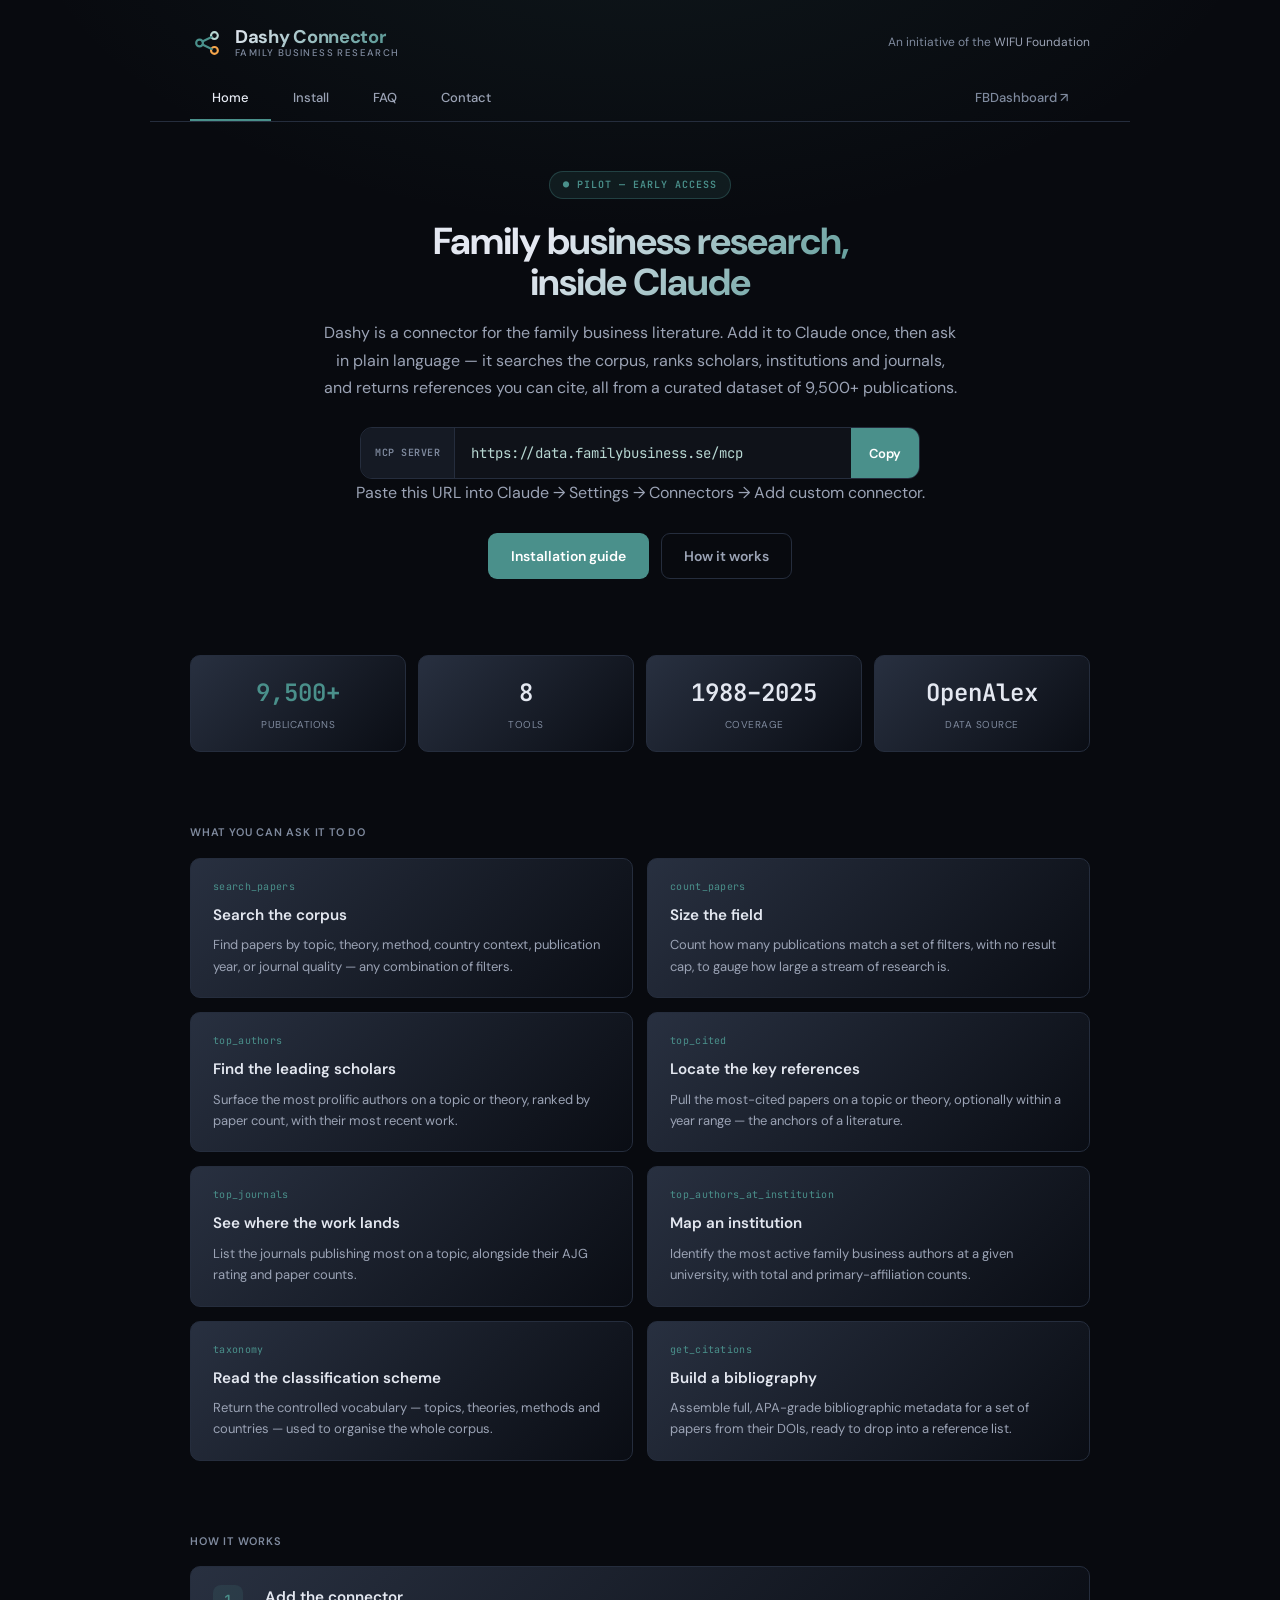
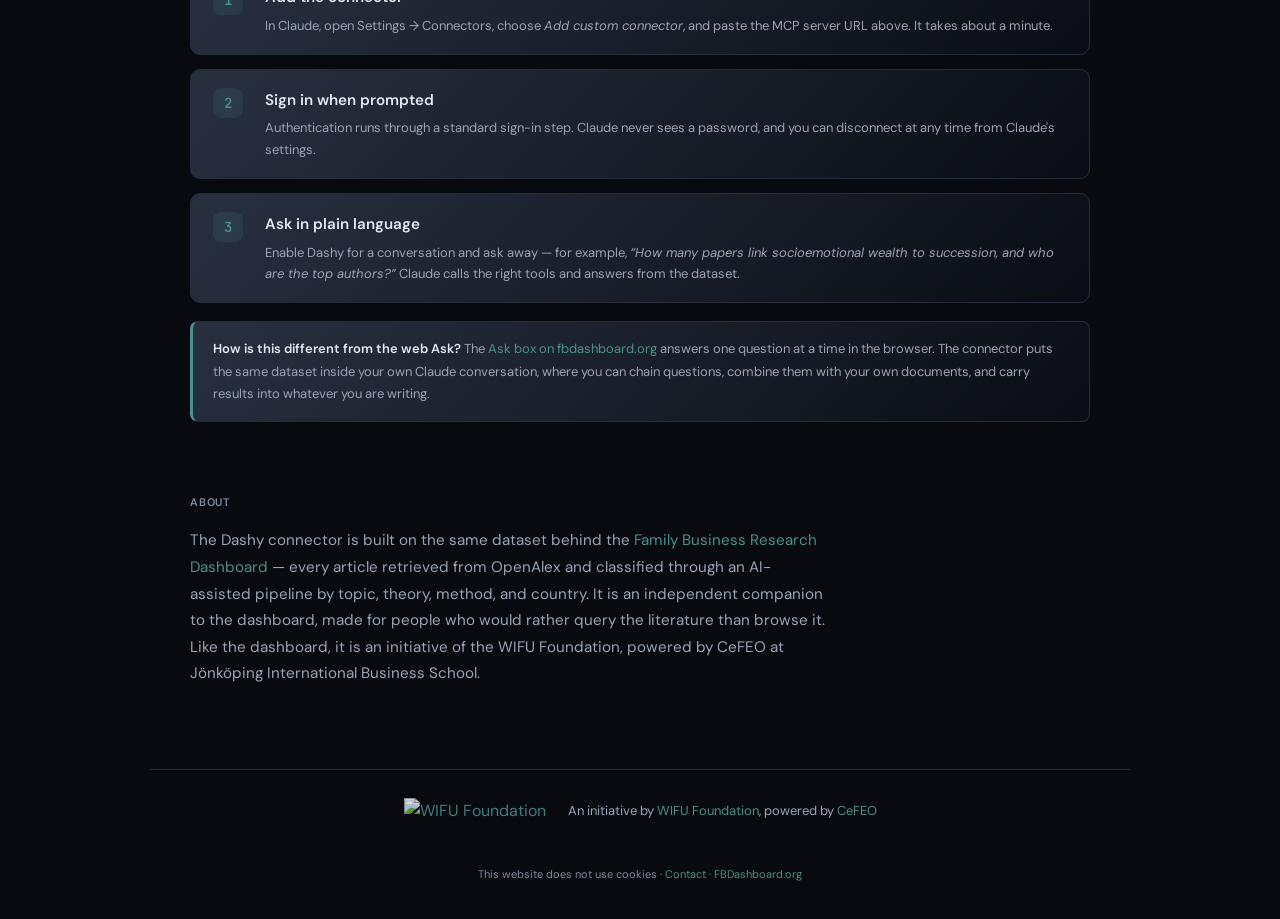
==== index.html @ 0156836a "Dashy connector site — initial pilot" ====
<!DOCTYPE html>
<html lang="en">
<head>
<meta charset="UTF-8">
<meta name="viewport" content="width=device-width, initial-scale=1.0">
<link rel="icon" type="image/svg+xml" href="favicon.svg">
<title>Dashy Connector | Family business research, inside Claude</title>
<meta name="description" content="The Dashy connector brings four decades of family business research into Claude and other MCP clients. Search the corpus, rank scholars and journals, and pull ready-to-cite references — without leaving your chat.">
<meta property="og:title" content="Dashy Connector | Family business research, inside Claude">
<meta property="og:description" content="Query 9,500+ family business publications from inside Claude via the Model Context Protocol.">
<meta property="og:type" content="website">
<link rel="stylesheet" href="styles.css">
</head>
<body>
<a href="#main" class="skip-link">Skip to main content</a>

<header class="hdr">
  <a class="brand" href="index.html" aria-label="Dashy Connector home">
    <svg class="mark" viewBox="0 0 32 32" aria-hidden="true">
      <circle cx="9" cy="16" r="3.2" fill="none" stroke="#4A908B" stroke-width="2"/>
      <circle cx="23" cy="9" r="3.2" fill="none" stroke="#B7D7D2" stroke-width="2"/>
      <circle cx="23" cy="23" r="3.2" fill="none" stroke="#f5a54b" stroke-width="2"/>
      <path d="M11.7 14.6 20.3 10.4M11.7 17.4 20.3 21.6" stroke="#4A908B" stroke-width="2" stroke-linecap="round"/>
    </svg>
    <span class="wordmark">
      <span class="wm-name">Dashy Connector</span>
      <span class="wm-sub">Family Business Research</span>
    </span>
  </a>
  <div class="hdr-right">An initiative of the <a href="https://www.wifu.de/en/wifu-foundation/">WIFU&nbsp;Foundation</a></div>
</header>

<nav class="nav" aria-label="Main navigation">
  <a href="index.html" aria-current="page">Home</a>
  <a href="install.html">Install</a>
  <a href="faq.html">FAQ</a>
  <a href="contact.html">Contact</a>
  <a class="nav-ext" href="https://fbdashboard.org" target="_blank" rel="noopener">FBDashboard&nbsp;↗</a>
</nav>

<main id="main">

  <section class="hero">
    <span class="eyebrow"><span aria-hidden="true">●</span> Pilot — early access</span>
    <h1>Family business research, inside Claude</h1>
    <p>Dashy is a connector for the family business literature. Add it to Claude once, then ask in plain language — it searches the corpus, ranks scholars, institutions and journals, and returns references you can cite, all from a curated dataset of 9,500+ publications.</p>

    <div class="endpoint">
      <span class="ep-label">MCP&nbsp;Server</span>
      <code id="mcp-url">https://data.familybusiness.se/mcp</code>
      <button class="copy" data-copy="#mcp-url" data-label="Copy">Copy</button>
    </div>
    <p class="endpoint-note">Paste this URL into Claude → Settings → Connectors → Add custom connector.</p>

    <div class="btn-row">
      <a class="btn btn-primary" href="install.html">Installation guide</a>
      <a class="btn btn-ghost" href="faq.html">How it works</a>
    </div>
  </section>

  <section class="section" aria-label="At a glance">
    <div class="kpis">
      <div class="kpi"><div class="v ac">9,500+</div><div class="l">Publications</div></div>
      <div class="kpi"><div class="v">8</div><div class="l">Tools</div></div>
      <div class="kpi"><div class="v">1988–2025</div><div class="l">Coverage</div></div>
      <div class="kpi"><div class="v">OpenAlex</div><div class="l">Data source</div></div>
    </div>
  </section>

  <section class="section">
    <div class="section-label">What you can ask it to do</div>
    <div class="caps">
      <div class="cap">
        <div class="cap-tool">search_papers</div>
        <h3>Search the corpus</h3>
        <p>Find papers by topic, theory, method, country context, publication year, or journal quality — any combination of filters.</p>
      </div>
      <div class="cap">
        <div class="cap-tool">count_papers</div>
        <h3>Size the field</h3>
        <p>Count how many publications match a set of filters, with no result cap, to gauge how large a stream of research is.</p>
      </div>
      <div class="cap">
        <div class="cap-tool">top_authors</div>
        <h3>Find the leading scholars</h3>
        <p>Surface the most prolific authors on a topic or theory, ranked by paper count, with their most recent work.</p>
      </div>
      <div class="cap">
        <div class="cap-tool">top_cited</div>
        <h3>Locate the key references</h3>
        <p>Pull the most-cited papers on a topic or theory, optionally within a year range — the anchors of a literature.</p>
      </div>
      <div class="cap">
        <div class="cap-tool">top_journals</div>
        <h3>See where the work lands</h3>
        <p>List the journals publishing most on a topic, alongside their AJG rating and paper counts.</p>
      </div>
      <div class="cap">
        <div class="cap-tool">top_authors_at_institution</div>
        <h3>Map an institution</h3>
        <p>Identify the most active family business authors at a given university, with total and primary-affiliation counts.</p>
      </div>
      <div class="cap">
        <div class="cap-tool">taxonomy</div>
        <h3>Read the classification scheme</h3>
        <p>Return the controlled vocabulary — topics, theories, methods and countries — used to organise the whole corpus.</p>
      </div>
      <div class="cap">
        <div class="cap-tool">get_citations</div>
        <h3>Build a bibliography</h3>
        <p>Assemble full, APA-grade bibliographic metadata for a set of papers from their DOIs, ready to drop into a reference list.</p>
      </div>
    </div>
  </section>

  <section class="section">
    <div class="section-label">How it works</div>
    <div class="steps">
      <div class="step">
        <div class="num"></div>
        <div class="body">
          <h3>Add the connector</h3>
          <p>In Claude, open Settings → Connectors, choose <em>Add custom connector</em>, and paste the MCP server URL above. It takes about a minute.</p>
        </div>
      </div>
      <div class="step">
        <div class="num"></div>
        <div class="body">
          <h3>Sign in when prompted</h3>
          <p>Authentication runs through a standard sign-in step. Claude never sees a password, and you can disconnect at any time from Claude's settings.</p>
        </div>
      </div>
      <div class="step">
        <div class="num"></div>
        <div class="body">
          <h3>Ask in plain language</h3>
          <p>Enable Dashy for a conversation and ask away — for example, <em>“How many papers link socioemotional wealth to succession, and who are the top authors?”</em> Claude calls the right tools and answers from the dataset.</p>
        </div>
      </div>
    </div>
    <div class="callout">
      <p><strong>How is this different from the web Ask?</strong> The <a href="https://fbdashboard.org/ask.html" target="_blank" rel="noopener">Ask box on fbdashboard.org</a> answers one question at a time in the browser. The connector puts the same dataset inside your own Claude conversation, where you can chain questions, combine them with your own documents, and carry results into whatever you are writing.</p>
    </div>
  </section>

  <section class="section">
    <div class="section-label">About</div>
    <p class="lead">The Dashy connector is built on the same dataset behind the <a href="https://fbdashboard.org" target="_blank" rel="noopener">Family Business Research Dashboard</a> — every article retrieved from OpenAlex and classified through an AI-assisted pipeline by topic, theory, method, and country. It is an independent companion to the dashboard, made for people who would rather query the literature than browse it. Like the dashboard, it is an initiative of the WIFU Foundation, powered by CeFEO at Jönköping International Business School.</p>
  </section>

</main>

<footer class="brand-footer">
  <a href="https://www.wifu.de/en/wifu-foundation/" aria-label="WIFU Foundation"><img src="https://fbdashboard.org/logo2.png" alt="WIFU Foundation"></a>
  <div class="bf-text">An initiative by <a href="https://www.wifu.de/en/wifu-foundation/">WIFU Foundation</a>, powered by <a href="https://ju.se/center/cefeo">CeFEO</a></div>
</footer>
<div class="foot-meta">This website does not use cookies · <a href="contact.html">Contact</a> · <a href="https://fbdashboard.org" target="_blank" rel="noopener">FBDashboard.org</a></div>

<script src="app.js"></script>
</body>
</html>
---- styles.css ----
/* ============================================================
   Dashy Connector — shared stylesheet
   Inherits the FBDashboard visual identity (tokens + fonts),
   adds components specific to a connector landing site.
   Independent site: self-contained, no fbdashboard CSS import.
   ============================================================ */
@import url('https://fonts.googleapis.com/css2?family=DM+Sans:wght@300;400;500;600;700&family=JetBrains+Mono:wght@400;500;600&display=swap');

:root{
  --bg:#080a0f;--s1:#0f1219;--s2:#151a24;--s3:#1c2230;--bdr:#252d3d;
  --tx:#e4e8f1;--txd:#9ba3b5;--txm:#7f8a9e;
  --ac:#4A908B;--ac2:#B7D7D2;--ac3:#f5a54b;--ac4:#e66b8c;--ac5:#b47cf8;
  --focus-ring:#4A908B;
  --grad-card:linear-gradient(135deg,#283040 0%,#0a0d14 100%);
  --grad-card-hover:linear-gradient(135deg,#323b4f 0%,#11151f 100%);
  --maxw:980px;
}

*{margin:0;padding:0;box-sizing:border-box}
html{scroll-behavior:smooth}
body{background:var(--bg);color:var(--tx);font-family:'DM Sans',sans-serif;min-height:100vh;line-height:1.6;
  background-image:radial-gradient(900px 500px at 50% -120px,rgba(74,144,139,.10),transparent 70%)}

a{color:var(--ac);text-decoration:none}
a:hover{text-decoration:underline;text-underline-offset:2px}

/* A11y */
.skip-link{position:absolute;top:-100%;left:0;padding:8px 16px;background:var(--ac);color:#fff;font-size:.875rem;font-weight:600;z-index:10000;border-radius:0 0 4px 0;text-decoration:none}
.skip-link:focus{top:0}
*:focus-visible{outline:2px solid var(--focus-ring);outline-offset:2px;border-radius:2px}
.sr-only{position:absolute;width:1px;height:1px;padding:0;margin:-1px;overflow:hidden;clip:rect(0,0,0,0);white-space:nowrap;border:0}
@media(prefers-reduced-motion:reduce){*{transition:none!important;animation:none!important}html{scroll-behavior:auto}}

/* ---------- Header ---------- */
.hdr{padding:26px 40px 0;display:flex;align-items:center;justify-content:space-between;gap:16px;
  max-width:var(--maxw);margin:0 auto}
.brand{display:flex;align-items:center;gap:11px;text-decoration:none}
.brand:hover{text-decoration:none}
.brand .mark{width:34px;height:34px;flex:0 0 auto}
.brand .wordmark{display:flex;flex-direction:column;line-height:1.05}
.brand .wm-name{font-size:1.15rem;font-weight:700;letter-spacing:-.3px;
  background:linear-gradient(135deg,var(--tx),var(--ac));-webkit-background-clip:text;background-clip:text;-webkit-text-fill-color:transparent}
.brand .wm-sub{font-size:.6rem;font-weight:500;letter-spacing:1.4px;text-transform:uppercase;color:var(--txm)}
.hdr-right{font-size:.75rem;color:var(--txm)}
.hdr-right a{color:var(--txd)}

/* ---------- Nav ---------- */
.nav{display:flex;flex-wrap:wrap;gap:0;margin:18px auto 0;max-width:var(--maxw);padding:0 40px;border-bottom:1px solid var(--bdr)}
.nav a{padding:10px 22px;font-size:.8125rem;font-weight:500;color:var(--txd);border-bottom:2px solid transparent;transition:.2s;text-decoration:none}
.nav a:hover{color:var(--tx);text-decoration:none}
.nav a[aria-current="page"]{color:var(--tx);border-bottom-color:var(--ac)}
.nav .nav-ext{margin-left:auto;color:var(--txm)}
.nav .nav-ext:hover{color:var(--ac)}

/* ---------- Layout ---------- */
main{max-width:var(--maxw);margin:0 auto;padding:0 40px}
.section{padding:36px 0}
.section-label{font-size:.6875rem;font-weight:600;color:var(--txm);letter-spacing:.8px;text-transform:uppercase;margin-bottom:16px}
.lead{font-size:.95rem;color:var(--txd);max-width:64ch;line-height:1.75}
h2.h{font-size:1.25rem;font-weight:700;letter-spacing:-.3px;margin-bottom:10px}
h3.h{font-size:1rem;font-weight:600;margin-bottom:6px}

/* ---------- Hero ---------- */
.hero{padding:48px 0 34px;text-align:center}
.hero .eyebrow{display:inline-flex;align-items:center;gap:7px;font-family:'JetBrains Mono',monospace;font-size:.625rem;font-weight:600;letter-spacing:1px;text-transform:uppercase;color:var(--ac);
  background:rgba(74,144,139,.12);border:1px solid rgba(74,144,139,.32);border-radius:20px;padding:5px 13px;margin-bottom:22px}
.hero h1{font-size:2.35rem;font-weight:700;letter-spacing:-1px;line-height:1.1;margin:0 auto 16px;max-width:18ch;
  background:linear-gradient(135deg,var(--tx) 30%,var(--ac));-webkit-background-clip:text;background-clip:text;-webkit-text-fill-color:transparent}
.hero p{font-size:1rem;color:var(--txd);max-width:58ch;margin:0 auto 26px;line-height:1.7}

/* ---------- Endpoint chip (signature element) ---------- */
.endpoint{display:flex;align-items:stretch;gap:0;max-width:560px;margin:0 auto;
  background:var(--s1);border:1px solid var(--bdr);border-radius:12px;overflow:hidden;transition:border-color .2s}
.endpoint:focus-within{border-color:var(--ac)}
.endpoint .ep-label{display:flex;align-items:center;padding:0 14px;font-family:'JetBrains Mono',monospace;font-size:.625rem;font-weight:600;letter-spacing:.5px;text-transform:uppercase;color:var(--txm);background:var(--s2);border-right:1px solid var(--bdr)}
.endpoint code{flex:1;display:flex;align-items:center;padding:14px 16px;font-family:'JetBrains Mono',monospace;font-size:.875rem;color:var(--ac2);overflow:auto;white-space:nowrap}
.endpoint .copy{flex:0 0 auto;background:var(--ac);color:#fff;border:none;padding:0 18px;font-family:'DM Sans',sans-serif;font-size:.8125rem;font-weight:600;cursor:pointer;transition:.15s}
.endpoint .copy:hover{background:#5da39e}
.endpoint .copy.done{background:var(--s3);color:var(--ac2)}
.endpoint-note{font-size:.6875rem;color:var(--txm);margin-top:10px;text-align:center}

/* ---------- Buttons ---------- */
.btn-row{display:flex;gap:12px;justify-content:center;flex-wrap:wrap;margin-top:26px}
.btn{display:inline-flex;align-items:center;gap:8px;padding:11px 22px;border-radius:9px;font-size:.875rem;font-weight:600;cursor:pointer;transition:.15s;text-decoration:none;border:1px solid transparent}
.btn:hover{text-decoration:none}
.btn-primary{background:var(--ac);color:#fff}
.btn-primary:hover{background:#5da39e}
.btn-ghost{background:transparent;color:var(--txd);border-color:var(--bdr)}
.btn-ghost:hover{border-color:var(--ac);color:var(--tx)}

/* ---------- KPI strip ---------- */
.kpis{display:grid;grid-template-columns:repeat(4,1fr);gap:12px;margin-top:6px}
.kpi{background:var(--grad-card);border:1px solid var(--bdr);border-radius:10px;padding:18px 16px;text-align:center}
.kpi .v{font-family:'JetBrains Mono',monospace;font-size:1.5rem;font-weight:600;color:var(--tx)}
.kpi .v.ac{color:var(--ac)}
.kpi .l{font-size:.625rem;color:var(--txm);margin-top:5px;letter-spacing:.5px;text-transform:uppercase}

/* ---------- Capability grid ---------- */
.caps{display:grid;grid-template-columns:repeat(2,1fr);gap:14px}
.cap{background:var(--grad-card);border:1px solid var(--bdr);border-radius:10px;padding:20px 22px;transition:border-color .2s,background .2s}
.cap:hover{border-color:var(--ac);background:var(--grad-card-hover)}
.cap .cap-tool{font-family:'JetBrains Mono',monospace;font-size:.625rem;color:var(--ac);letter-spacing:.3px;margin-bottom:8px}
.cap h3{font-size:.95rem;font-weight:600;color:var(--tx);margin-bottom:7px}
.cap p{font-size:.8125rem;color:var(--txd);line-height:1.65}

/* ---------- Steps (numbered sequence) ---------- */
.steps{display:flex;flex-direction:column;gap:14px;counter-reset:step}
.step{display:grid;grid-template-columns:36px 1fr;gap:16px;align-items:start;
  background:var(--grad-card);border:1px solid var(--bdr);border-radius:10px;padding:18px 22px}
.step .num{counter-increment:step;width:30px;height:30px;border-radius:8px;background:rgba(74,144,139,.15);
  color:var(--ac);font-family:'JetBrains Mono',monospace;font-weight:600;font-size:.875rem;
  display:flex;align-items:center;justify-content:center}
.step .num::before{content:counter(step)}
.step .body h3{font-size:.95rem;font-weight:600;margin-bottom:5px}
.step .body p{font-size:.8125rem;color:var(--txd);line-height:1.65}
.step .body p+p{margin-top:6px}

/* code / kbd inline */
code.inline{font-family:'JetBrains Mono',monospace;font-size:.8em;background:var(--s2);border:1px solid var(--bdr);border-radius:5px;padding:1px 7px;color:var(--ac2)}
.kbd{font-family:'JetBrains Mono',monospace;font-size:.78em;background:var(--s3);border:1px solid var(--bdr);border-radius:5px;padding:2px 8px;color:var(--tx);white-space:nowrap}

/* code block */
.codeblock{position:relative;background:var(--s1);border:1px solid var(--bdr);border-radius:10px;padding:16px 18px;margin-top:12px;overflow:auto}
.codeblock pre{font-family:'JetBrains Mono',monospace;font-size:.8rem;color:var(--ac2);line-height:1.7;white-space:pre}
.codeblock .copy{position:absolute;top:10px;right:10px;background:var(--s3);color:var(--txd);border:1px solid var(--bdr);border-radius:6px;padding:3px 10px;font-size:.6875rem;cursor:pointer;font-family:'DM Sans',sans-serif}
.codeblock .copy:hover{color:var(--tx);border-color:var(--ac)}
.codeblock .copy.done{color:var(--ac2)}

/* callout */
.callout{background:var(--grad-card);border:1px solid var(--bdr);border-left:3px solid var(--ac);border-radius:8px;padding:16px 20px;margin-top:18px}
.callout p{font-size:.8125rem;color:var(--txd);line-height:1.7}
.callout strong{color:var(--tx);font-weight:600}
.callout.warn{border-left-color:var(--ac3)}

/* plan split */
.split{display:grid;grid-template-columns:1fr 1fr;gap:14px;margin-top:8px}
.plan{background:var(--grad-card);border:1px solid var(--bdr);border-radius:10px;padding:20px 22px}
.plan h3{font-size:.95rem;font-weight:600;margin-bottom:4px}
.plan .plan-sub{font-size:.6875rem;color:var(--txm);text-transform:uppercase;letter-spacing:.6px;margin-bottom:12px}
.plan ol{margin-left:18px;font-size:.8125rem;color:var(--txd);line-height:1.85}
.plan ol li{padding-left:3px}

/* ---------- FAQ accordion (native details) ---------- */
.faq{display:flex;flex-direction:column;gap:10px}
.faq details{background:var(--grad-card);border:1px solid var(--bdr);border-radius:10px;overflow:hidden}
.faq details[open]{border-color:var(--ac)}
.faq summary{list-style:none;cursor:pointer;padding:16px 20px;font-size:.9375rem;font-weight:600;color:var(--tx);
  display:flex;align-items:center;justify-content:space-between;gap:12px}
.faq summary::-webkit-details-marker{display:none}
.faq summary .chev{flex:0 0 auto;color:var(--ac);font-size:.8rem;transition:transform .2s}
.faq details[open] summary .chev{transform:rotate(90deg)}
.faq .ans{padding:0 20px 18px;font-size:.8438rem;color:var(--txd);line-height:1.75}
.faq .ans p+p{margin-top:9px}
.faq .ans code.inline{font-size:.82em}

/* ---------- Contact ---------- */
.contact-grid{display:grid;grid-template-columns:1fr 1fr;gap:14px}
.contact-card{background:var(--grad-card);border:1px solid var(--bdr);border-radius:10px;padding:24px}
.contact-card h3{font-size:1rem;font-weight:600;margin-bottom:8px}
.contact-card p{font-size:.8438rem;color:var(--txd);line-height:1.7;margin-bottom:16px}

/* ---------- Footer ---------- */
.brand-footer{max-width:var(--maxw);margin:46px auto 0;padding:28px 40px;border-top:1px solid var(--bdr);
  display:flex;align-items:center;justify-content:center;gap:22px;flex-wrap:wrap;text-align:center}
.brand-footer img{height:48px;width:auto;opacity:.85;transition:opacity .15s}
.brand-footer a:hover img{opacity:1}
.brand-footer .bf-text{font-size:.8125rem;color:var(--txd);line-height:1.5}
.foot-meta{max-width:var(--maxw);margin:0 auto;padding:14px 40px 36px;font-size:.6875rem;color:var(--txm);text-align:center}
.foot-meta a{color:var(--ac)}

/* ---------- Responsive ---------- */
@media(max-width:820px){
  .hdr,.nav,main,.brand-footer,.foot-meta{padding-left:18px;padding-right:18px}
  .hero h1{font-size:1.8rem}
  .kpis{grid-template-columns:repeat(2,1fr)}
  .caps,.split,.contact-grid{grid-template-columns:1fr}
  .endpoint{flex-wrap:wrap}
  .endpoint .ep-label{display:none}
  .endpoint code{flex:1 1 100%;border-bottom:1px solid var(--bdr)}
  .endpoint .copy{flex:1 1 100%;padding:11px}
  .nav{overflow-x:auto;flex-wrap:nowrap}
  .nav .nav-ext{margin-left:0}
}

/* ============================================================
   Contact form — mirrors fbdashboard.org/contact.html
   ============================================================ */
.ct-grid{display:grid;grid-template-columns:1fr 1fr;gap:24px;align-items:start}
.ct-card{background:var(--grad-card);border:1px solid var(--bdr);border-radius:10px;padding:24px}
.ct-card h2{font-size:1rem;font-weight:600;margin-bottom:4px}
.ct-card .ct-sub{font-size:.8125rem;color:var(--txd);margin-bottom:20px;line-height:1.6}
.ct-field{margin-bottom:16px}
.ct-field label{display:block;font-size:.625rem;font-weight:500;color:var(--txm);margin-bottom:5px;letter-spacing:.5px;text-transform:uppercase}
.ct-field input,.ct-field textarea,.ct-field select{width:100%;padding:9px 12px;background:var(--s2);border:1px solid var(--bdr);border-radius:6px;color:var(--tx);font-family:'DM Sans',sans-serif;font-size:.8438rem;outline:none;transition:border-color .2s}
.ct-field input:focus,.ct-field textarea:focus,.ct-field select:focus{border-color:var(--ac)}
.ct-field input::placeholder,.ct-field textarea::placeholder{color:var(--txm)}
.ct-field textarea{min-height:120px;resize:vertical;line-height:1.6}
.ct-field select{cursor:pointer;appearance:none;background-image:url("data:image/svg+xml,%3Csvg xmlns='http://www.w3.org/2000/svg' width='12' height='12' viewBox='0 0 24 24' fill='none' stroke='%237f8a9e' stroke-width='2'%3E%3Cpath d='M6 9l6 6 6-6'/%3E%3C/svg%3E");background-repeat:no-repeat;background-position:right 10px center;padding-right:30px}
.ct-row{display:grid;grid-template-columns:1fr 1fr;gap:12px}
.ct-btn{display:inline-flex;align-items:center;justify-content:center;gap:8px;width:100%;padding:11px 20px;background:var(--ac);color:#fff;border:none;border-radius:8px;font-family:'DM Sans',sans-serif;font-size:.875rem;font-weight:600;cursor:pointer;transition:opacity .2s}
.ct-btn:hover{opacity:.9}
.ct-btn:disabled{opacity:.5;cursor:not-allowed}
.ct-btn svg{width:14px;height:14px;fill:none;stroke:currentColor;stroke-width:2;stroke-linecap:round;stroke-linejoin:round}
.ct-fb{margin-top:14px;padding:11px 14px;border-radius:6px;font-size:.8125rem;line-height:1.5;display:none}
.ct-fb.success{display:block;background:rgba(61,212,176,.1);color:#3dd4b0;border:1px solid rgba(61,212,176,.2)}
.ct-fb.error{display:block;background:rgba(230,107,140,.1);color:#e66b8c;border:1px solid rgba(230,107,140,.2)}
.ct-sidebar{display:flex;flex-direction:column;gap:16px}
.ct-link{display:flex;align-items:flex-start;gap:14px;background:var(--grad-card);border:1px solid var(--bdr);border-radius:10px;padding:18px;text-decoration:none;color:var(--tx);transition:border-color .2s,background .2s}
.ct-link:hover{border-color:var(--ac);background:var(--grad-card-hover);text-decoration:none}
.ct-icon{flex-shrink:0;width:36px;height:36px;border-radius:8px;display:flex;align-items:center;justify-content:center}
.ct-icon.i1{background:rgba(74,144,139,.15)}
.ct-icon.i3{background:rgba(180,124,248,.15)}
.ct-link h3{font-size:.85rem;font-weight:600;margin-bottom:3px}
.ct-link p{font-size:.72rem;color:var(--txd);line-height:1.55}
.ct-link .ct-arr{margin-left:auto;flex-shrink:0;color:var(--txm);font-size:14px;align-self:center;transition:transform .2s,color .2s}
.ct-link:hover .ct-arr{transform:translateX(3px);color:var(--ac)}
.ct-info{background:var(--grad-card);border:1px solid var(--bdr);border-radius:10px;padding:18px}
.ct-info h3{font-size:.85rem;font-weight:600;margin-bottom:10px}
.ct-info-row{display:flex;align-items:flex-start;gap:8px;font-size:.78rem;color:var(--txd);line-height:1.5;margin-top:8px}
.ct-info-row a{color:var(--ac)}
@keyframes spin{to{transform:rotate(360deg)}}
.spinner{width:14px;height:14px;border:2px solid rgba(255,255,255,.3);border-top-color:#fff;border-radius:50%;animation:spin .6s linear infinite;display:inline-block}
@media(max-width:820px){.ct-grid{grid-template-columns:1fr}.ct-row{grid-template-columns:1fr}}
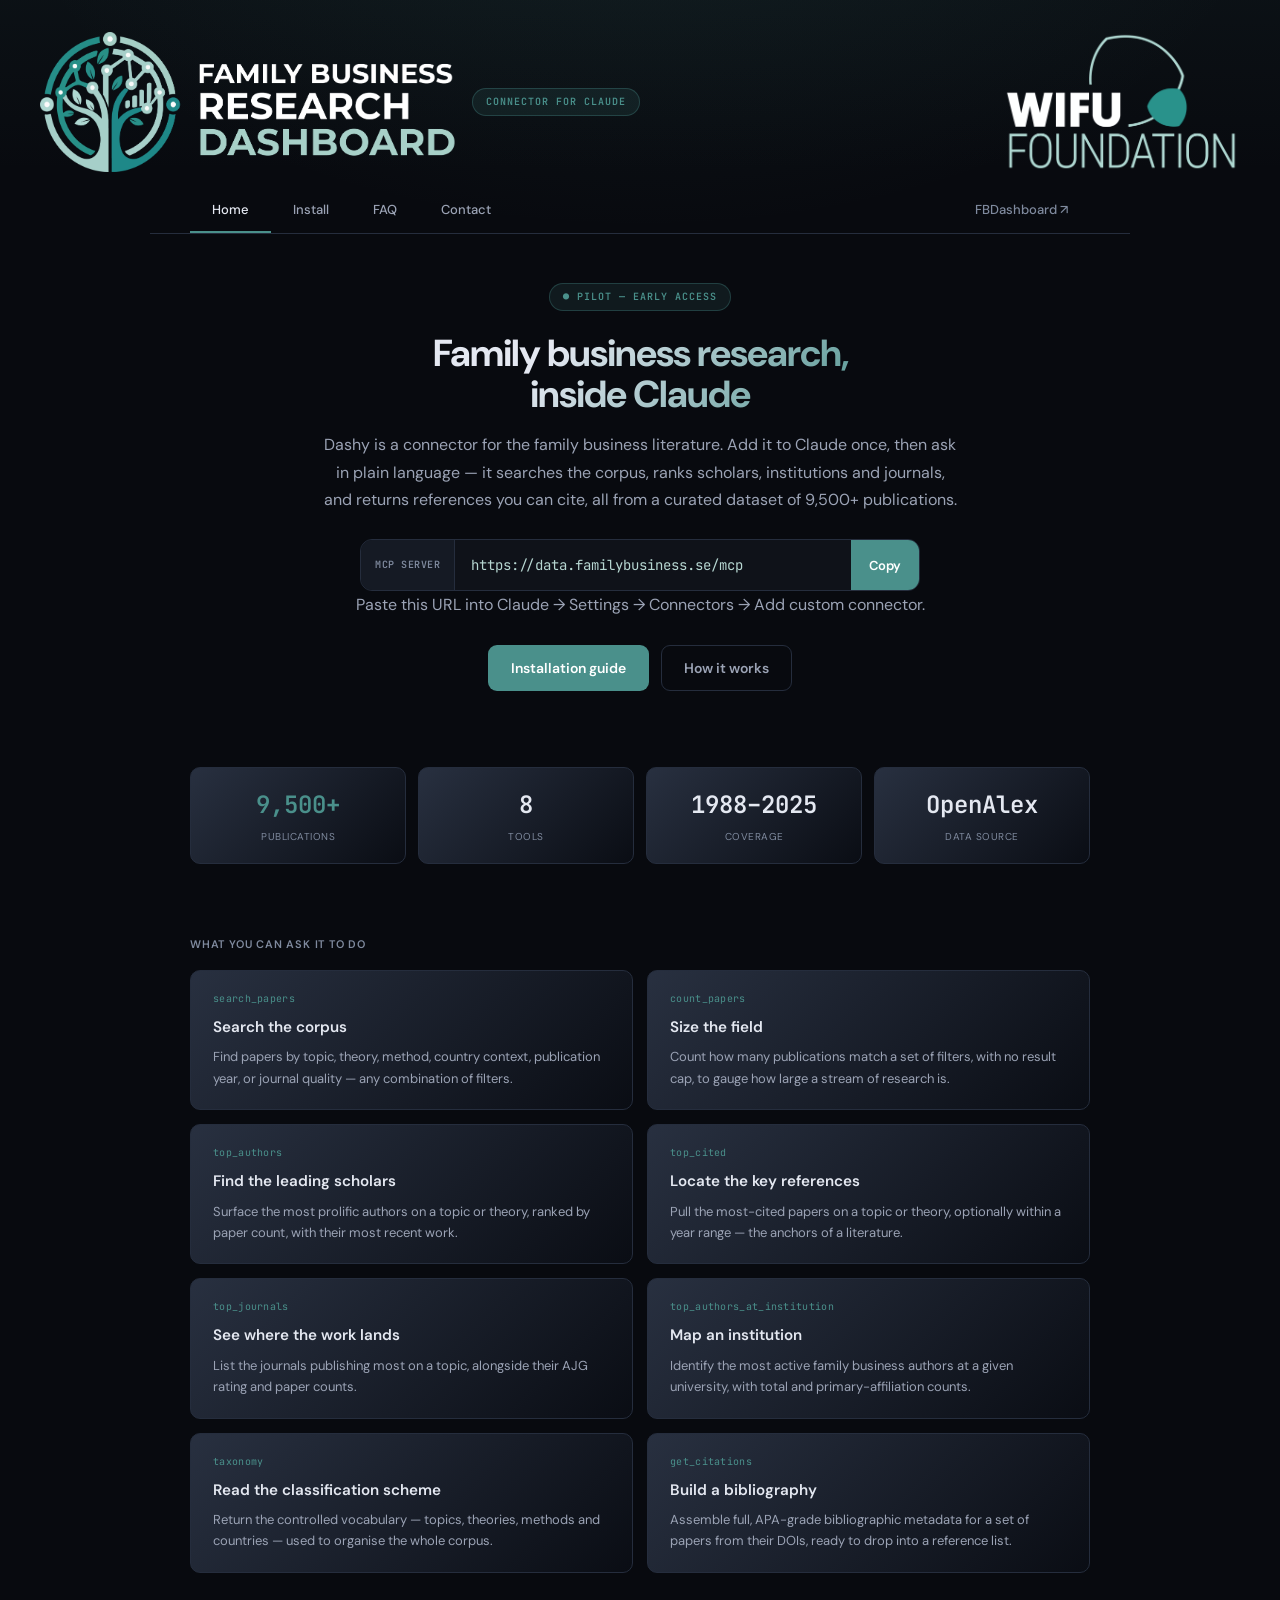
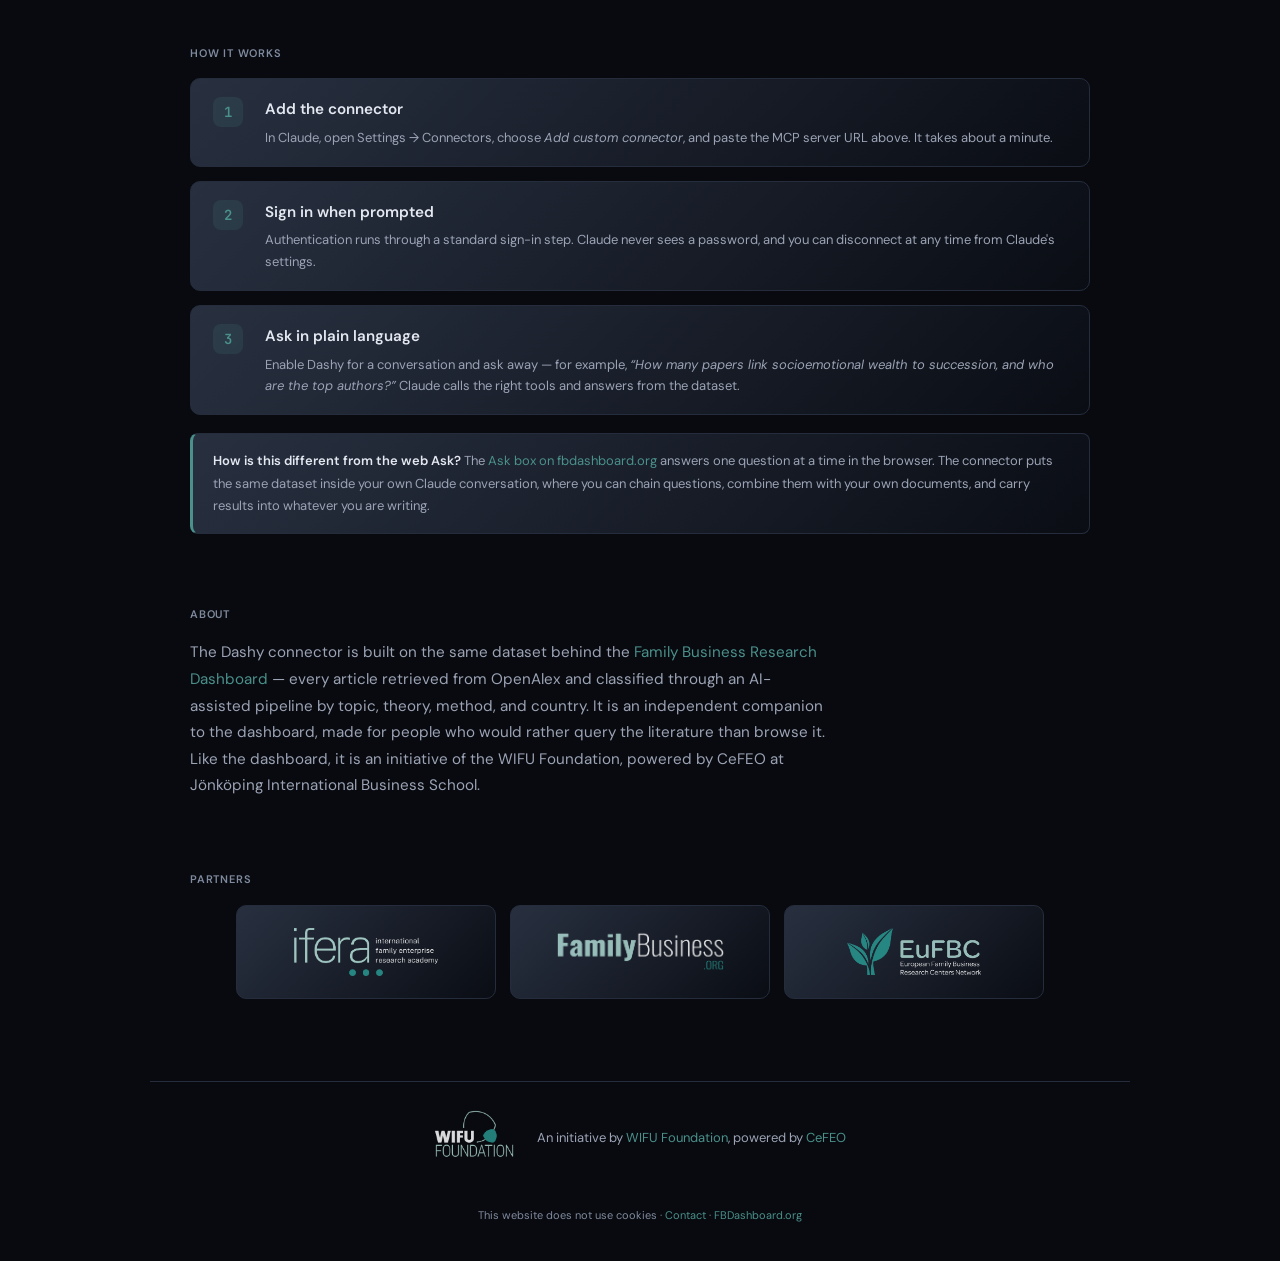
==== commit a819b69a: "Adopt fbdashboard.org visual identity (logos, masthead, favicon) - Replace inline-SVG brand mark wit" ====
--- a/index.html
+++ b/index.html
@@ -15,19 +15,14 @@
 <a href="#main" class="skip-link">Skip to main content</a>
 
 <header class="hdr">
-  <a class="brand" href="index.html" aria-label="Dashy Connector home">
-    <svg class="mark" viewBox="0 0 32 32" aria-hidden="true">
-      <circle cx="9" cy="16" r="3.2" fill="none" stroke="#4A908B" stroke-width="2"/>
-      <circle cx="23" cy="9" r="3.2" fill="none" stroke="#B7D7D2" stroke-width="2"/>
-      <circle cx="23" cy="23" r="3.2" fill="none" stroke="#f5a54b" stroke-width="2"/>
-      <path d="M11.7 14.6 20.3 10.4M11.7 17.4 20.3 21.6" stroke="#4A908B" stroke-width="2" stroke-linecap="round"/>
-    </svg>
-    <span class="wordmark">
-      <span class="wm-name">Dashy Connector</span>
-      <span class="wm-sub">Family Business Research</span>
-    </span>
+  <a class="hdr-logo" href="index.html" aria-label="Family Business Research Dashboard — Connector home">
+    <img src="logo1.png" alt="Family Business Research Dashboard">
   </a>
-  <div class="hdr-right">An initiative of the <a href="https://www.wifu.de/en/wifu-foundation/">WIFU&nbsp;Foundation</a></div>
+  <span class="hdr-tag">Connector&nbsp;for&nbsp;Claude</span>
+  <div class="hdr-spacer"></div>
+  <a class="hdr-logo hdr-logo-wifu" href="https://www.wifu.de/en/wifu-foundation/" target="_blank" rel="noopener" aria-label="WIFU Foundation">
+    <img src="logo2.png" alt="WIFU Foundation">
+  </a>
 </header>
 
 <nav class="nav" aria-label="Main navigation">
@@ -148,10 +143,25 @@
     <p class="lead">The Dashy connector is built on the same dataset behind the <a href="https://fbdashboard.org" target="_blank" rel="noopener">Family Business Research Dashboard</a> — every article retrieved from OpenAlex and classified through an AI-assisted pipeline by topic, theory, method, and country. It is an independent companion to the dashboard, made for people who would rather query the literature than browse it. Like the dashboard, it is an initiative of the WIFU Foundation, powered by CeFEO at Jönköping International Business School.</p>
   </section>
 
+  <section class="section">
+    <div class="section-label">Partners</div>
+    <div class="partners">
+      <a class="partner" href="http://www.ifera.org" target="_blank" rel="noopener" aria-label="IFERA — International Family Enterprise Research Academy">
+        <img src="ifera.png" alt="IFERA">
+      </a>
+      <a class="partner" href="http://www.familybusiness.org" target="_blank" rel="noopener" aria-label="FamilyBusiness.org">
+        <img src="fborg.png" alt="FamilyBusiness.org" class="logo-fborg">
+      </a>
+      <a class="partner" href="http://www.eufbc.org" target="_blank" rel="noopener" aria-label="EuFBC — European Family Business Conference">
+        <img src="eufbc.png" alt="EuFBC">
+      </a>
+    </div>
+  </section>
+
 </main>
 
 <footer class="brand-footer">
-  <a href="https://www.wifu.de/en/wifu-foundation/" aria-label="WIFU Foundation"><img src="https://fbdashboard.org/logo2.png" alt="WIFU Foundation"></a>
+  <a href="https://www.wifu.de/en/wifu-foundation/" aria-label="WIFU Foundation"><img src="logo2.png" alt="WIFU Foundation"></a>
   <div class="bf-text">An initiative by <a href="https://www.wifu.de/en/wifu-foundation/">WIFU Foundation</a>, powered by <a href="https://ju.se/center/cefeo">CeFEO</a></div>
 </footer>
 <div class="foot-meta">This website does not use cookies · <a href="contact.html">Contact</a> · <a href="https://fbdashboard.org" target="_blank" rel="noopener">FBDashboard.org</a></div>
--- a/styles.css
+++ b/styles.css
@@ -31,18 +31,17 @@
 .sr-only{position:absolute;width:1px;height:1px;padding:0;margin:-1px;overflow:hidden;clip:rect(0,0,0,0);white-space:nowrap;border:0}
 @media(prefers-reduced-motion:reduce){*{transition:none!important;animation:none!important}html{scroll-behavior:auto}}
 
-/* ---------- Header ---------- */
-.hdr{padding:26px 40px 0;display:flex;align-items:center;justify-content:space-between;gap:16px;
-  max-width:var(--maxw);margin:0 auto}
-.brand{display:flex;align-items:center;gap:11px;text-decoration:none}
-.brand:hover{text-decoration:none}
-.brand .mark{width:34px;height:34px;flex:0 0 auto}
-.brand .wordmark{display:flex;flex-direction:column;line-height:1.05}
-.brand .wm-name{font-size:1.15rem;font-weight:700;letter-spacing:-.3px;
-  background:linear-gradient(135deg,var(--tx),var(--ac));-webkit-background-clip:text;background-clip:text;-webkit-text-fill-color:transparent}
-.brand .wm-sub{font-size:.6rem;font-weight:500;letter-spacing:1.4px;text-transform:uppercase;color:var(--txm)}
-.hdr-right{font-size:.75rem;color:var(--txm)}
-.hdr-right a{color:var(--txd)}
+/* ---------- Header (mirrors fbdashboard.org dual-logo masthead) ---------- */
+.hdr{padding:32px 40px 0;display:flex;align-items:center;gap:16px;
+  background:linear-gradient(180deg,rgba(74,144,139,.05) 0%,transparent 100%)}
+.hdr-logo{display:inline-flex;align-items:center;line-height:0;text-decoration:none;flex:0 0 auto}
+.hdr-logo:hover{text-decoration:none}
+.hdr-logo img{height:140px;width:auto;display:block;transition:opacity .15s}
+.hdr-logo:hover img{opacity:.82}
+.hdr-tag{font-family:'JetBrains Mono',monospace;font-size:.625rem;font-weight:600;letter-spacing:1px;
+  text-transform:uppercase;color:var(--ac);background:rgba(74,144,139,.12);
+  border:1px solid rgba(74,144,139,.32);border-radius:20px;padding:5px 13px;white-space:nowrap}
+.hdr-spacer{flex:1}
 
 /* ---------- Nav ---------- */
 .nav{display:flex;flex-wrap:wrap;gap:0;margin:18px auto 0;max-width:var(--maxw);padding:0 40px;border-bottom:1px solid var(--bdr)}
@@ -159,6 +158,16 @@
 .contact-card h3{font-size:1rem;font-weight:600;margin-bottom:8px}
 .contact-card p{font-size:.8438rem;color:var(--txd);line-height:1.7;margin-bottom:16px}
 
+/* ---------- Partners strip (mirrors fbdashboard.org) ---------- */
+.partners{display:flex;flex-wrap:wrap;align-items:stretch;justify-content:center;gap:14px}
+.partner{flex:1 1 0;min-width:150px;max-width:260px;background:var(--grad-card);border:1px solid var(--bdr);
+  border-radius:10px;padding:22px 26px;display:flex;align-items:center;justify-content:center;
+  transition:border-color .2s,background .2s}
+.partner:hover{border-color:var(--ac);background:var(--grad-card-hover)}
+.partner img{max-width:100%;max-height:48px;width:auto;height:auto;display:block;opacity:.9;transition:opacity .2s}
+.partner:hover img{opacity:1}
+.partner img.logo-fborg{max-height:42px}
+
 /* ---------- Footer ---------- */
 .brand-footer{max-width:var(--maxw);margin:46px auto 0;padding:28px 40px;border-top:1px solid var(--bdr);
   display:flex;align-items:center;justify-content:center;gap:22px;flex-wrap:wrap;text-align:center}
@@ -171,6 +180,12 @@
 /* ---------- Responsive ---------- */
 @media(max-width:820px){
   .hdr,.nav,main,.brand-footer,.foot-meta{padding-left:18px;padding-right:18px}
+  .hdr{padding:16px 16px 0;gap:12px}
+  .hdr-logo img{height:60px;width:auto;max-width:45vw}
+  .hdr .hdr-spacer{flex:0 1 10px}
+  .hdr-tag{font-size:.5625rem;padding:4px 10px}
+  .partners{flex-direction:column}
+  .partner{max-width:none}
   .hero h1{font-size:1.8rem}
   .kpis{grid-template-columns:repeat(2,1fr)}
   .caps,.split,.contact-grid{grid-template-columns:1fr}
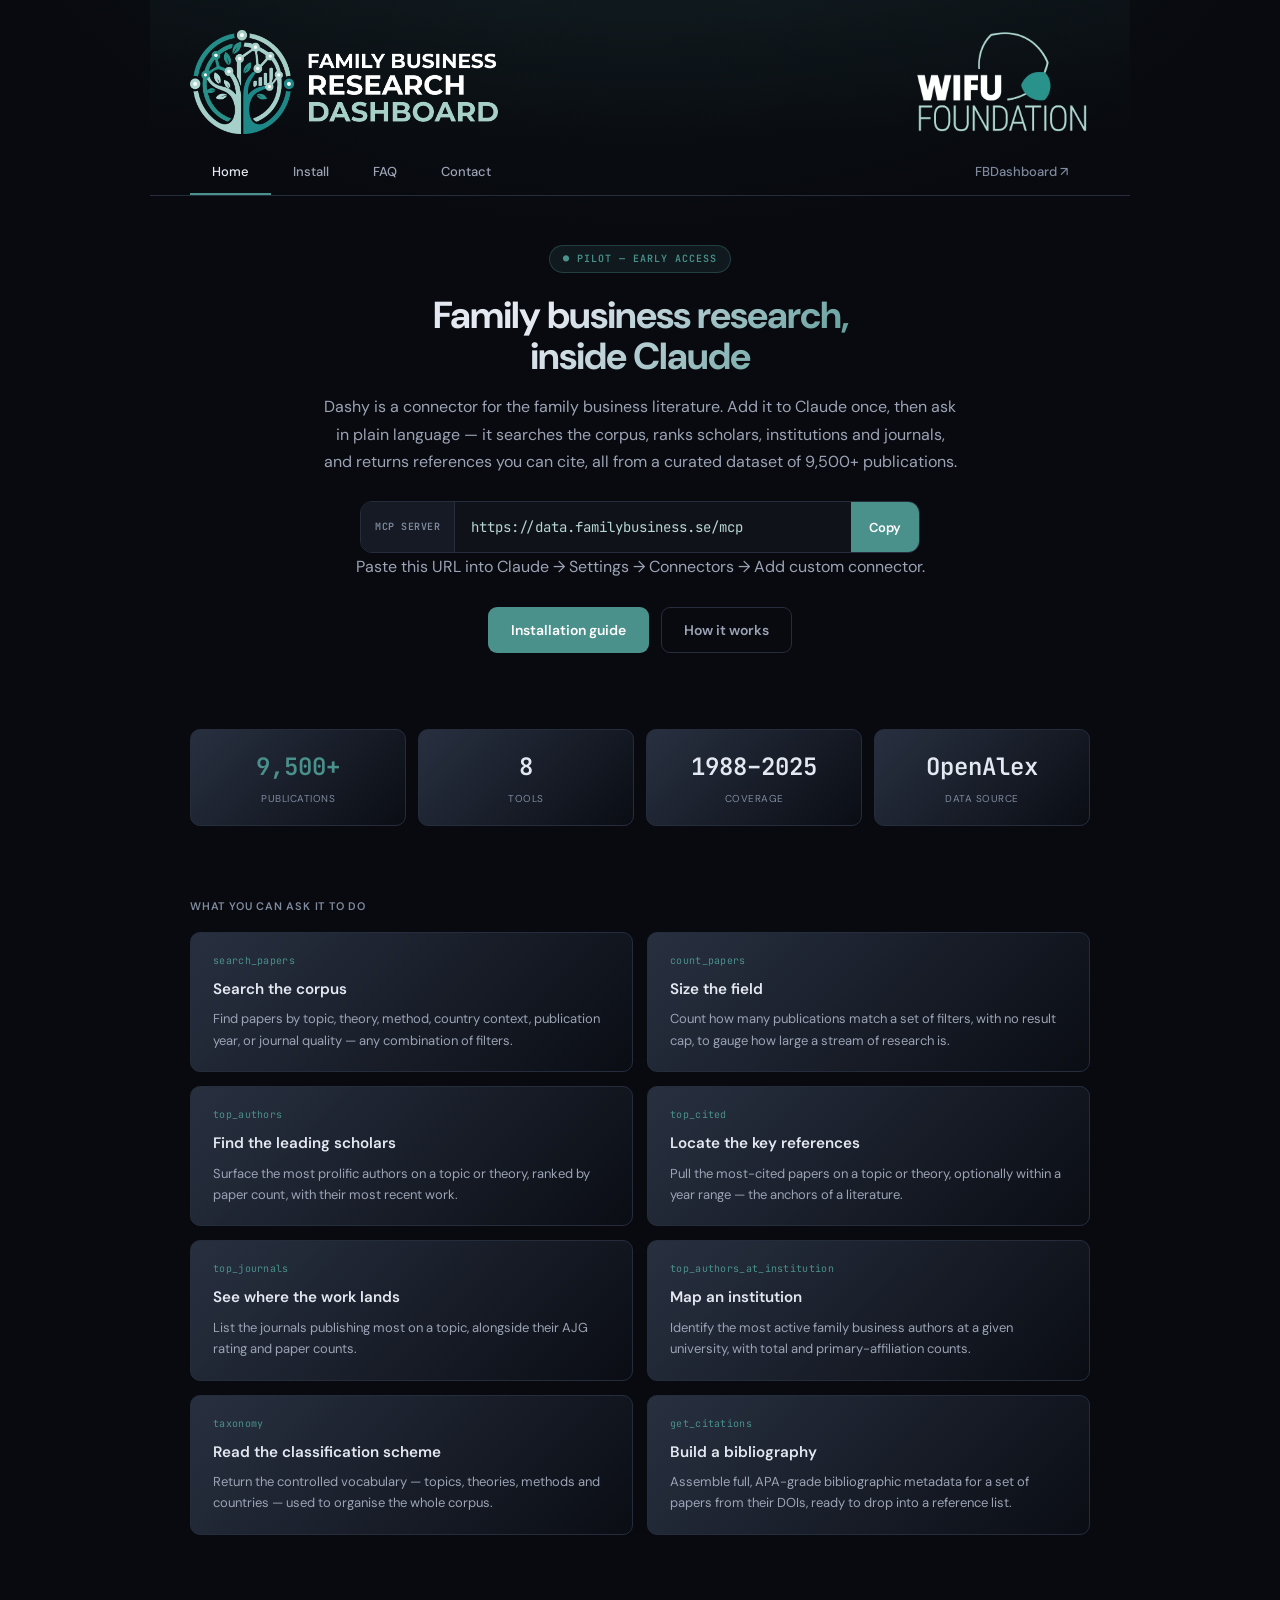
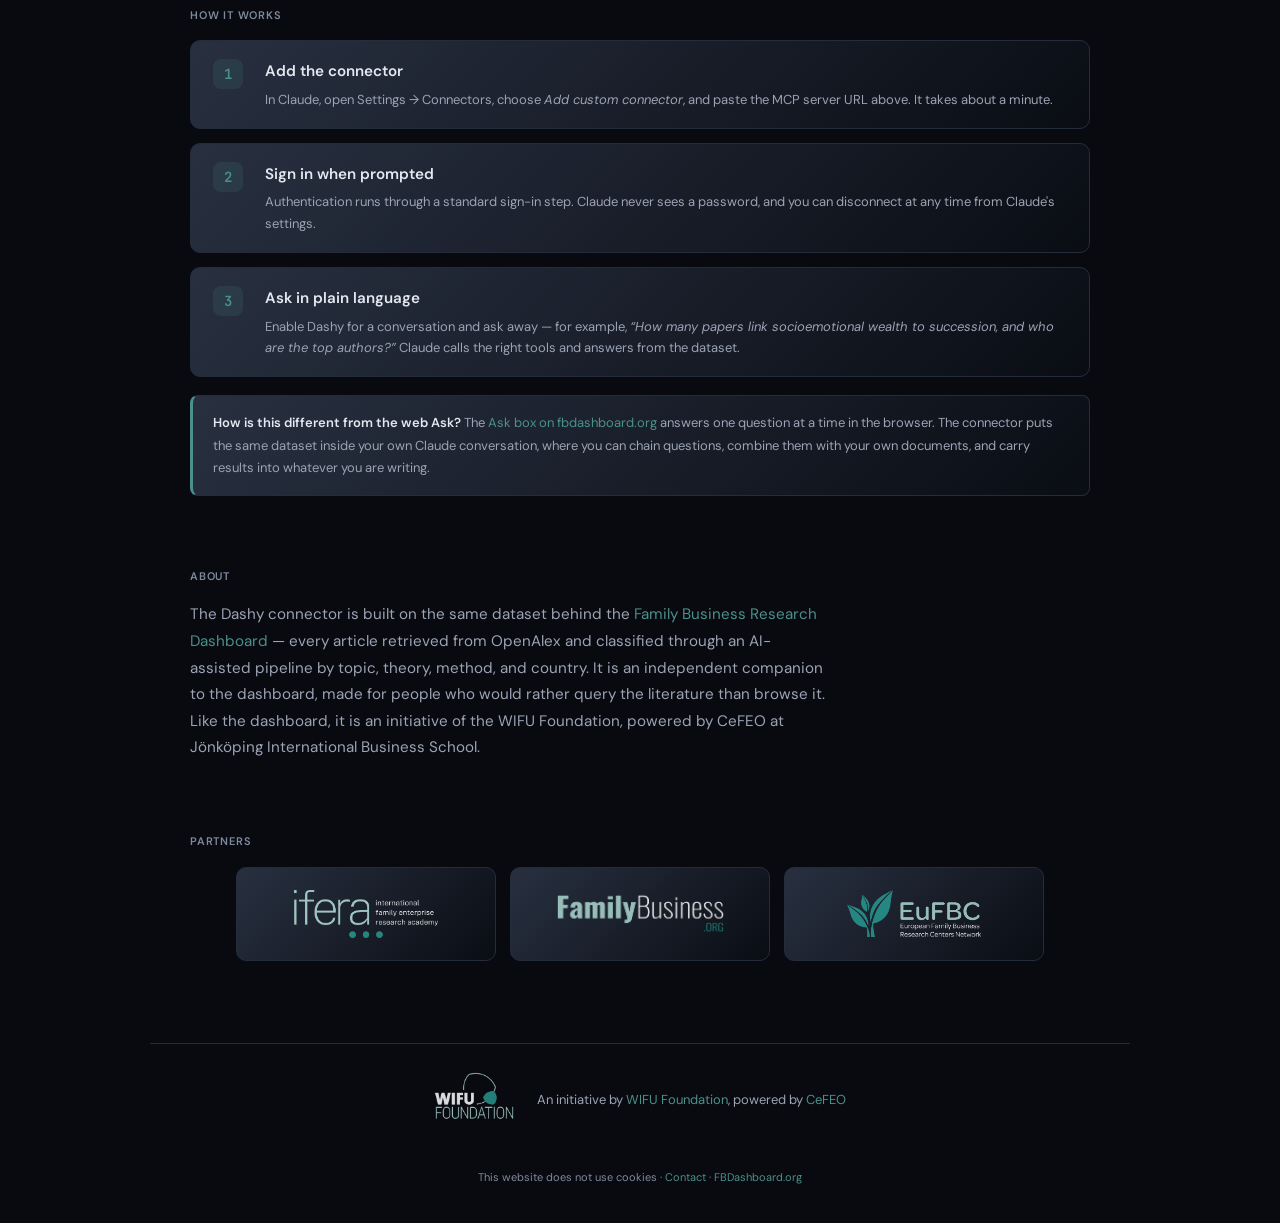
==== commit 1044fcf1: "Fix masthead: align logos to content column, correct proportions The full-bleed header floated the l" ====
--- a/index.html
+++ b/index.html
@@ -18,7 +18,6 @@
   <a class="hdr-logo" href="index.html" aria-label="Family Business Research Dashboard — Connector home">
     <img src="logo1.png" alt="Family Business Research Dashboard">
   </a>
-  <span class="hdr-tag">Connector&nbsp;for&nbsp;Claude</span>
   <div class="hdr-spacer"></div>
   <a class="hdr-logo hdr-logo-wifu" href="https://www.wifu.de/en/wifu-foundation/" target="_blank" rel="noopener" aria-label="WIFU Foundation">
     <img src="logo2.png" alt="WIFU Foundation">
--- a/styles.css
+++ b/styles.css
@@ -32,15 +32,13 @@
 @media(prefers-reduced-motion:reduce){*{transition:none!important;animation:none!important}html{scroll-behavior:auto}}
 
 /* ---------- Header (mirrors fbdashboard.org dual-logo masthead) ---------- */
-.hdr{padding:32px 40px 0;display:flex;align-items:center;gap:16px;
+.hdr{padding:30px 40px 0;display:flex;align-items:center;gap:16px;
+  max-width:var(--maxw);margin:0 auto;
   background:linear-gradient(180deg,rgba(74,144,139,.05) 0%,transparent 100%)}
 .hdr-logo{display:inline-flex;align-items:center;line-height:0;text-decoration:none;flex:0 0 auto}
 .hdr-logo:hover{text-decoration:none}
-.hdr-logo img{height:140px;width:auto;display:block;transition:opacity .15s}
+.hdr-logo img{height:104px;width:auto;display:block;transition:opacity .15s}
 .hdr-logo:hover img{opacity:.82}
-.hdr-tag{font-family:'JetBrains Mono',monospace;font-size:.625rem;font-weight:600;letter-spacing:1px;
-  text-transform:uppercase;color:var(--ac);background:rgba(74,144,139,.12);
-  border:1px solid rgba(74,144,139,.32);border-radius:20px;padding:5px 13px;white-space:nowrap}
 .hdr-spacer{flex:1}
 
 /* ---------- Nav ---------- */
@@ -180,10 +178,9 @@
 /* ---------- Responsive ---------- */
 @media(max-width:820px){
   .hdr,.nav,main,.brand-footer,.foot-meta{padding-left:18px;padding-right:18px}
-  .hdr{padding:16px 16px 0;gap:12px}
-  .hdr-logo img{height:60px;width:auto;max-width:45vw}
+  .hdr{padding:20px 18px 0;gap:12px}
+  .hdr-logo img{height:60px;width:auto;max-width:42vw}
   .hdr .hdr-spacer{flex:0 1 10px}
-  .hdr-tag{font-size:.5625rem;padding:4px 10px}
   .partners{flex-direction:column}
   .partner{max-width:none}
   .hero h1{font-size:1.8rem}
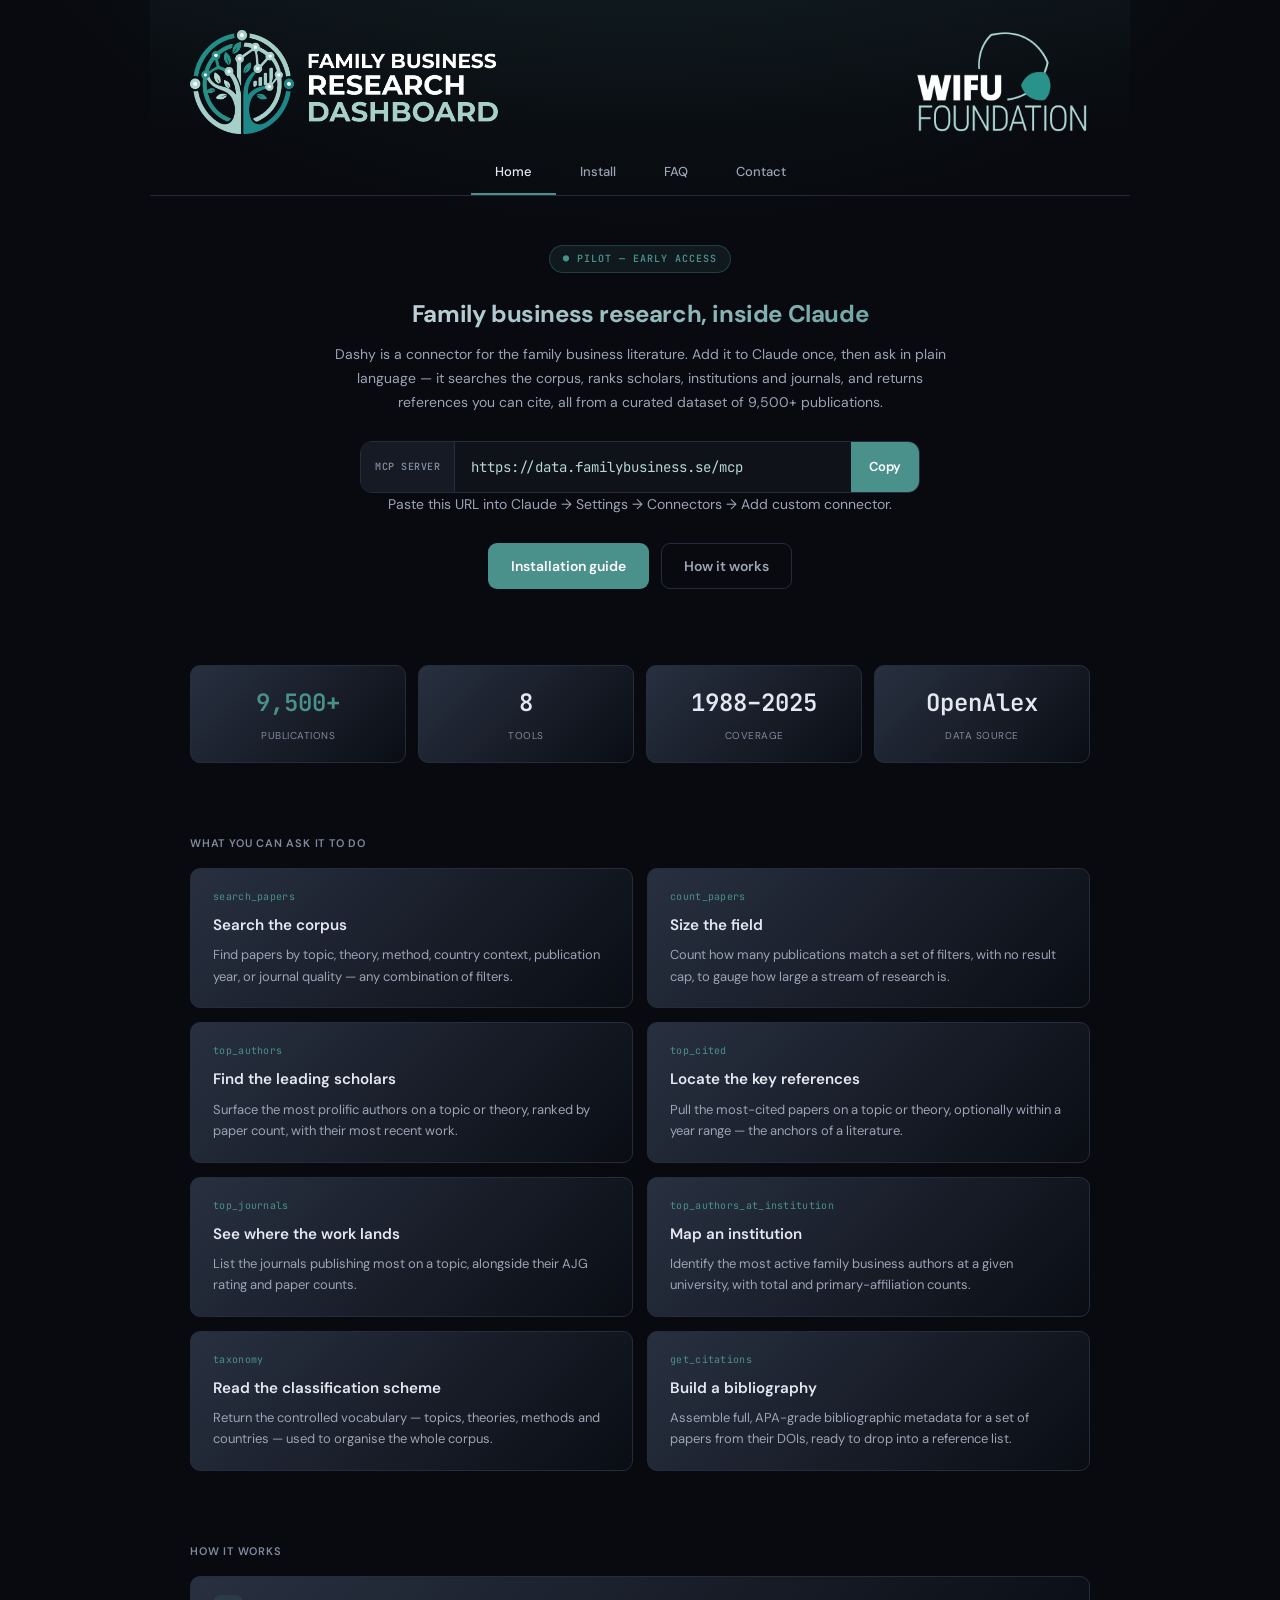
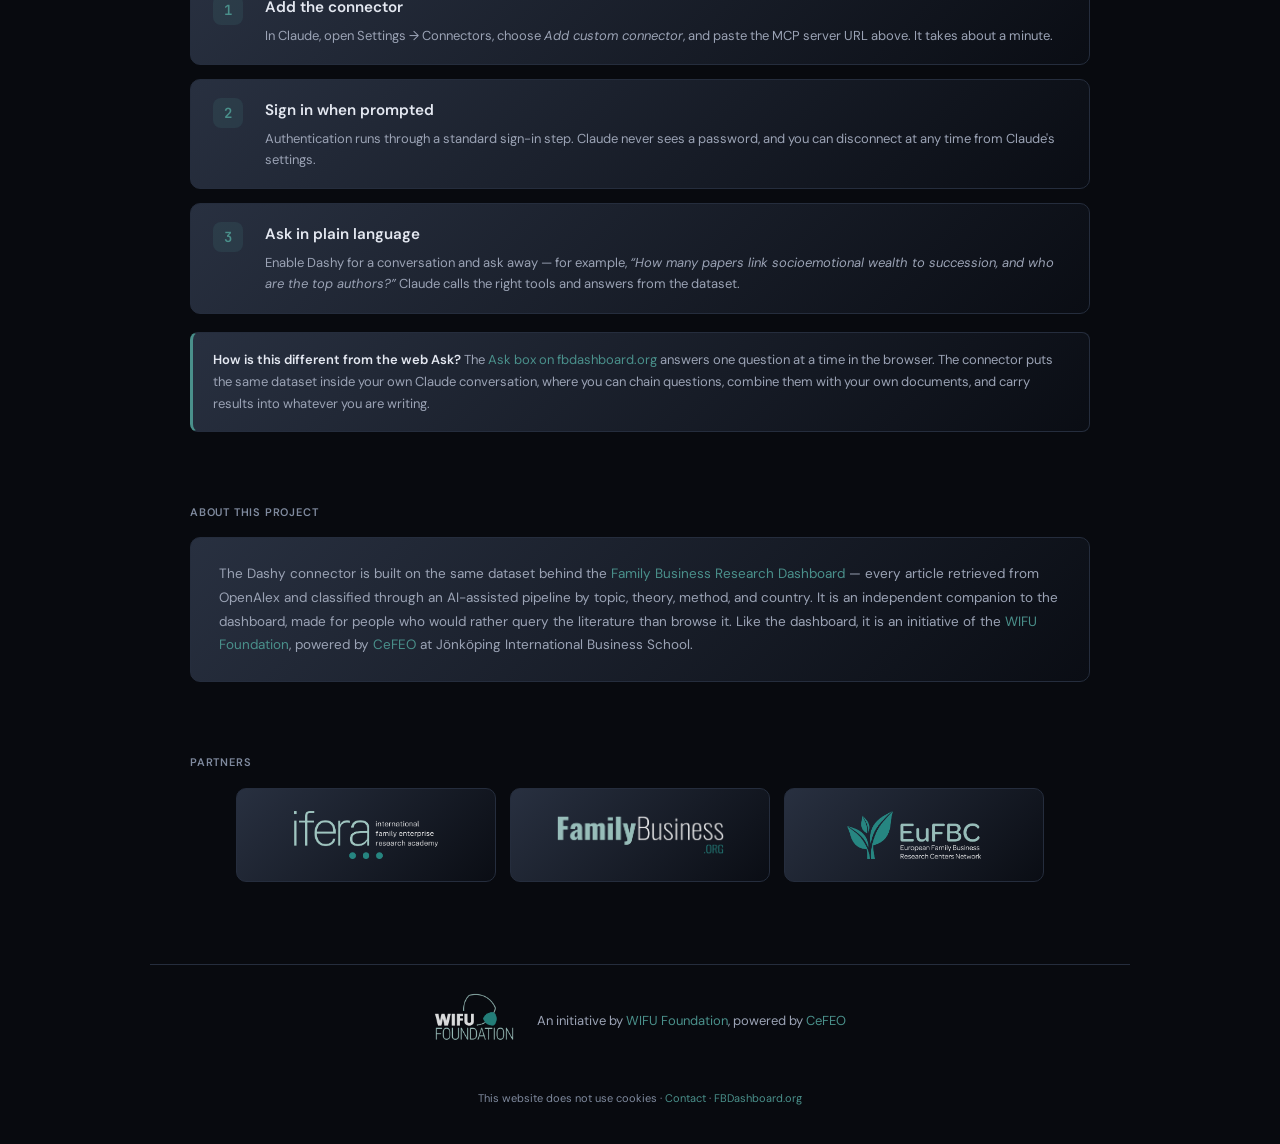
==== commit f5bd4646: "Match fbdashboard styling: centered nav, About card, hero type - Center the nav and remove the "FBDa" ====
--- a/index.html
+++ b/index.html
@@ -29,7 +29,6 @@
   <a href="install.html">Install</a>
   <a href="faq.html">FAQ</a>
   <a href="contact.html">Contact</a>
-  <a class="nav-ext" href="https://fbdashboard.org" target="_blank" rel="noopener">FBDashboard&nbsp;↗</a>
 </nav>
 
 <main id="main">
@@ -138,8 +137,10 @@
   </section>
 
   <section class="section">
-    <div class="section-label">About</div>
-    <p class="lead">The Dashy connector is built on the same dataset behind the <a href="https://fbdashboard.org" target="_blank" rel="noopener">Family Business Research Dashboard</a> — every article retrieved from OpenAlex and classified through an AI-assisted pipeline by topic, theory, method, and country. It is an independent companion to the dashboard, made for people who would rather query the literature than browse it. Like the dashboard, it is an initiative of the WIFU Foundation, powered by CeFEO at Jönköping International Business School.</p>
+    <div class="section-label">About this project</div>
+    <div class="about-box">
+      <p>The Dashy connector is built on the same dataset behind the <a href="https://fbdashboard.org" target="_blank" rel="noopener">Family Business Research Dashboard</a> — every article retrieved from OpenAlex and classified through an AI-assisted pipeline by topic, theory, method, and country. It is an independent companion to the dashboard, made for people who would rather query the literature than browse it. Like the dashboard, it is an initiative of the <a href="https://www.wifu.de/en/wifu-foundation/" target="_blank" rel="noopener">WIFU Foundation</a>, powered by <a href="https://ju.se/center/cefeo" target="_blank" rel="noopener">CeFEO</a> at Jönköping International Business School.</p>
+    </div>
   </section>
 
   <section class="section">
--- a/styles.css
+++ b/styles.css
@@ -42,12 +42,10 @@
 .hdr-spacer{flex:1}
 
 /* ---------- Nav ---------- */
-.nav{display:flex;flex-wrap:wrap;gap:0;margin:18px auto 0;max-width:var(--maxw);padding:0 40px;border-bottom:1px solid var(--bdr)}
-.nav a{padding:10px 22px;font-size:.8125rem;font-weight:500;color:var(--txd);border-bottom:2px solid transparent;transition:.2s;text-decoration:none}
+.nav{display:flex;flex-wrap:wrap;justify-content:center;gap:0;margin:18px auto 0;max-width:var(--maxw);padding:0 40px;border-bottom:1px solid var(--bdr)}
+.nav a{padding:10px 24px;font-size:.8125rem;font-weight:500;color:var(--txd);border-bottom:2px solid transparent;transition:.2s;text-decoration:none}
 .nav a:hover{color:var(--tx);text-decoration:none}
 .nav a[aria-current="page"]{color:var(--tx);border-bottom-color:var(--ac)}
-.nav .nav-ext{margin-left:auto;color:var(--txm)}
-.nav .nav-ext:hover{color:var(--ac)}
 
 /* ---------- Layout ---------- */
 main{max-width:var(--maxw);margin:0 auto;padding:0 40px}
@@ -61,9 +59,9 @@
 .hero{padding:48px 0 34px;text-align:center}
 .hero .eyebrow{display:inline-flex;align-items:center;gap:7px;font-family:'JetBrains Mono',monospace;font-size:.625rem;font-weight:600;letter-spacing:1px;text-transform:uppercase;color:var(--ac);
   background:rgba(74,144,139,.12);border:1px solid rgba(74,144,139,.32);border-radius:20px;padding:5px 13px;margin-bottom:22px}
-.hero h1{font-size:2.35rem;font-weight:700;letter-spacing:-1px;line-height:1.1;margin:0 auto 16px;max-width:18ch;
-  background:linear-gradient(135deg,var(--tx) 30%,var(--ac));-webkit-background-clip:text;background-clip:text;-webkit-text-fill-color:transparent}
-.hero p{font-size:1rem;color:var(--txd);max-width:58ch;margin:0 auto 26px;line-height:1.7}
+.hero h1{font-size:1.5rem;font-weight:700;letter-spacing:-.4px;margin:0 auto 10px;
+  background:linear-gradient(135deg,var(--tx),var(--ac));-webkit-background-clip:text;background-clip:text;-webkit-text-fill-color:transparent}
+.hero p{font-size:.875rem;color:var(--txd);max-width:620px;margin:0 auto 26px;line-height:1.7}
 
 /* ---------- Endpoint chip (signature element) ---------- */
 .endpoint{display:flex;align-items:stretch;gap:0;max-width:560px;margin:0 auto;
@@ -156,6 +154,12 @@
 .contact-card h3{font-size:1rem;font-weight:600;margin-bottom:8px}
 .contact-card p{font-size:.8438rem;color:var(--txd);line-height:1.7;margin-bottom:16px}
 
+/* ---------- About box (mirrors fbdashboard.org "About this project") ---------- */
+.about-box{background:var(--grad-card);border:1px solid var(--bdr);border-radius:10px;padding:24px 28px}
+.about-box p{font-size:.8438rem;color:var(--txd);line-height:1.75;margin:0 0 10px}
+.about-box p:last-child{margin-bottom:0}
+.about-box strong{color:var(--tx);font-weight:600}
+
 /* ---------- Partners strip (mirrors fbdashboard.org) ---------- */
 .partners{display:flex;flex-wrap:wrap;align-items:stretch;justify-content:center;gap:14px}
 .partner{flex:1 1 0;min-width:150px;max-width:260px;background:var(--grad-card);border:1px solid var(--bdr);
@@ -183,15 +187,13 @@
   .hdr .hdr-spacer{flex:0 1 10px}
   .partners{flex-direction:column}
   .partner{max-width:none}
-  .hero h1{font-size:1.8rem}
   .kpis{grid-template-columns:repeat(2,1fr)}
   .caps,.split,.contact-grid{grid-template-columns:1fr}
   .endpoint{flex-wrap:wrap}
   .endpoint .ep-label{display:none}
   .endpoint code{flex:1 1 100%;border-bottom:1px solid var(--bdr)}
   .endpoint .copy{flex:1 1 100%;padding:11px}
-  .nav{overflow-x:auto;flex-wrap:nowrap}
-  .nav .nav-ext{margin-left:0}
+  .nav{overflow-x:auto;flex-wrap:nowrap;justify-content:flex-start}
 }
 
 /* ============================================================
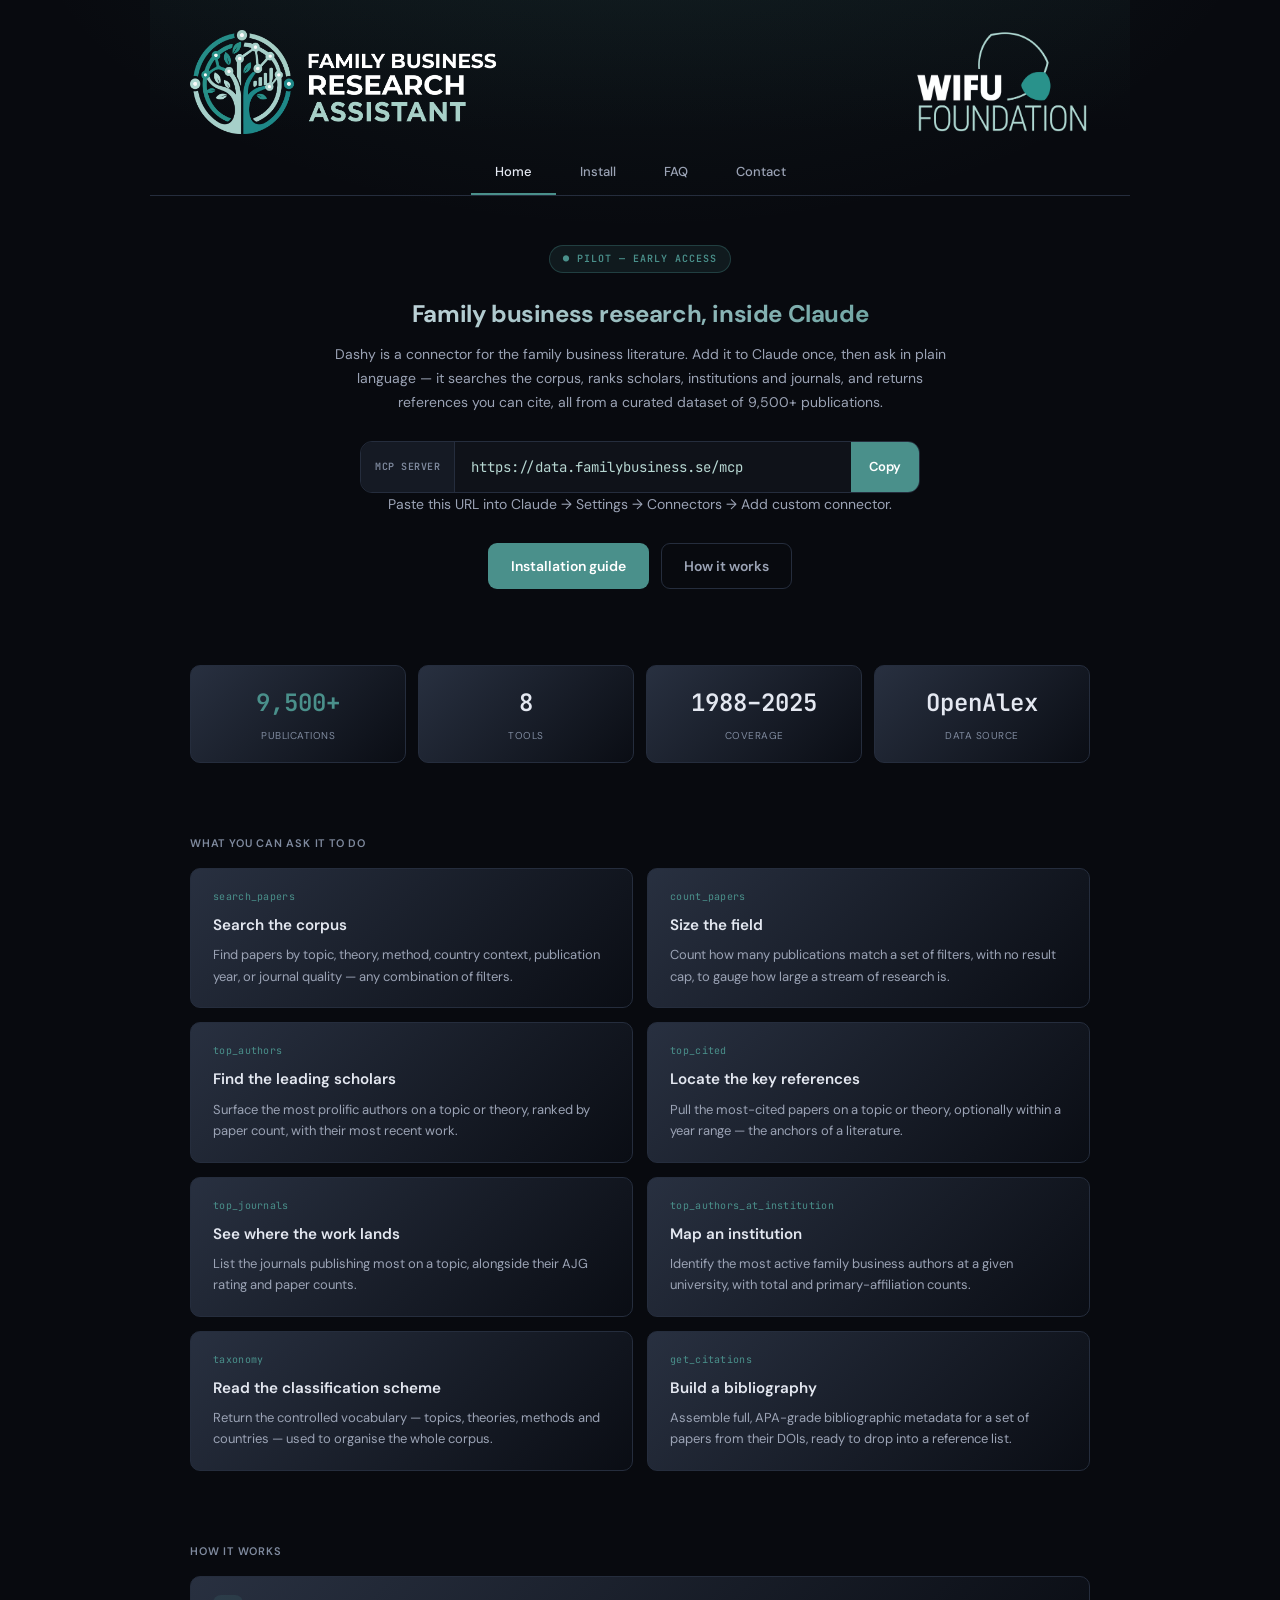
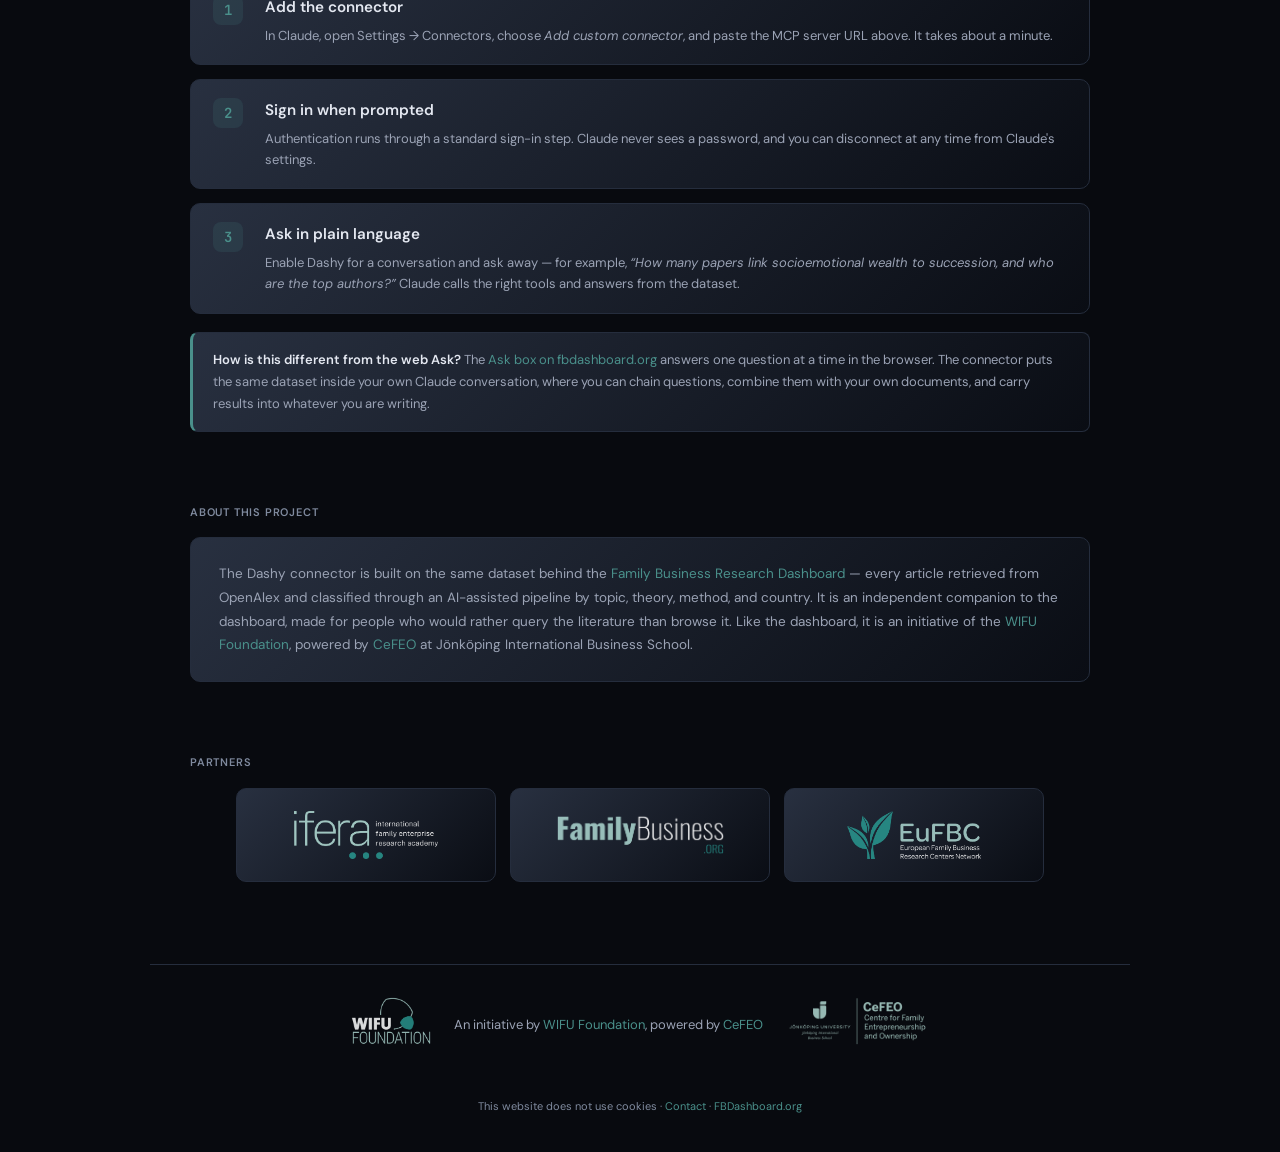
==== commit a445e83b: "Add CeFEO/JU logo to footer" ====
--- a/index.html
+++ b/index.html
@@ -163,6 +163,7 @@
 <footer class="brand-footer">
   <a href="https://www.wifu.de/en/wifu-foundation/" aria-label="WIFU Foundation"><img src="logo2.png" alt="WIFU Foundation"></a>
   <div class="bf-text">An initiative by <a href="https://www.wifu.de/en/wifu-foundation/">WIFU Foundation</a>, powered by <a href="https://ju.se/center/cefeo">CeFEO</a></div>
+  <a href="https://ju.se/center/cefeo.html" aria-label="CeFEO — Centre for Family Entrepreneurship and Ownership"><img class="bf-cefeo" src="logo2b.png" alt="CeFEO — Centre for Family Entrepreneurship and Ownership"></a>
 </footer>
 <div class="foot-meta">This website does not use cookies · <a href="contact.html">Contact</a> · <a href="https://fbdashboard.org" target="_blank" rel="noopener">FBDashboard.org</a></div>
 
--- a/styles.css
+++ b/styles.css
@@ -174,6 +174,7 @@
 .brand-footer{max-width:var(--maxw);margin:46px auto 0;padding:28px 40px;border-top:1px solid var(--bdr);
   display:flex;align-items:center;justify-content:center;gap:22px;flex-wrap:wrap;text-align:center}
 .brand-footer img{height:48px;width:auto;opacity:.85;transition:opacity .15s}
+.brand-footer .bf-cefeo{height:56px}
 .brand-footer a:hover img{opacity:1}
 .brand-footer .bf-text{font-size:.8125rem;color:var(--txd);line-height:1.5}
 .foot-meta{max-width:var(--maxw);margin:0 auto;padding:14px 40px 36px;font-size:.6875rem;color:var(--txm);text-align:center}
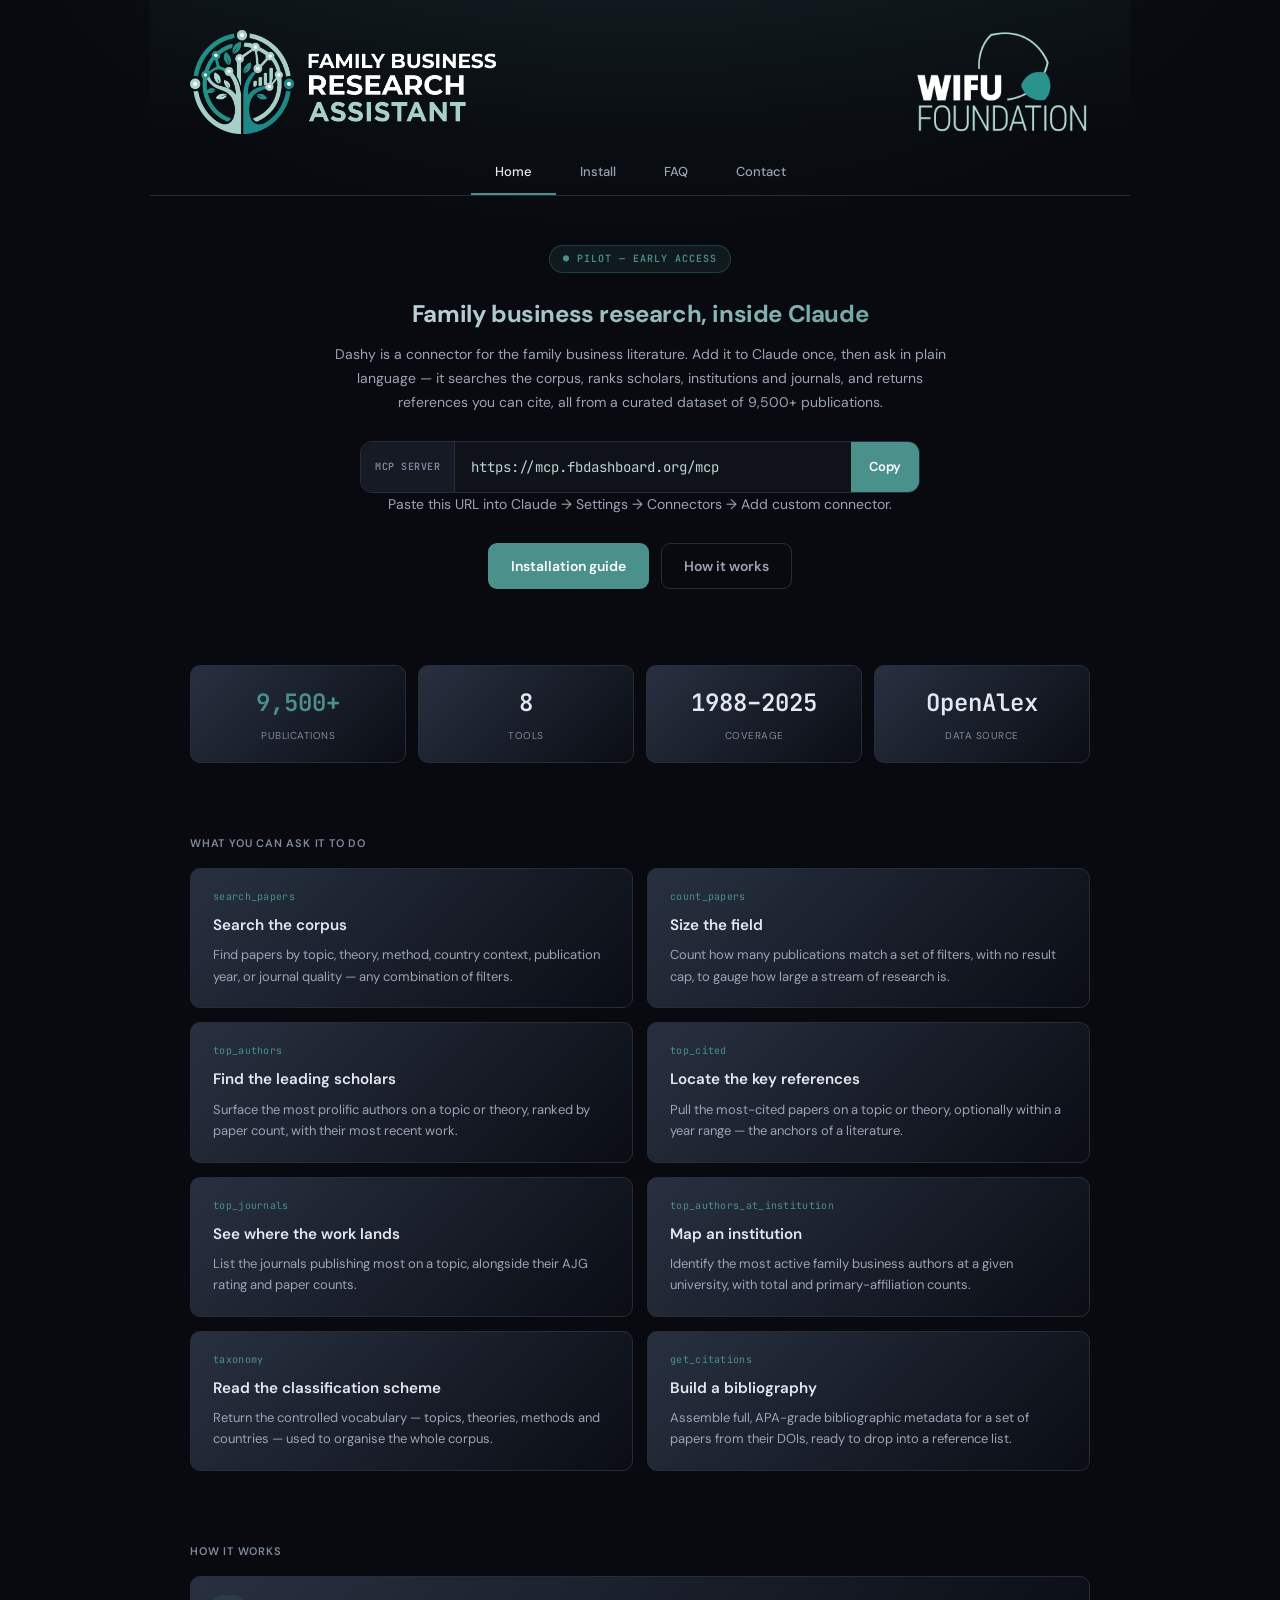
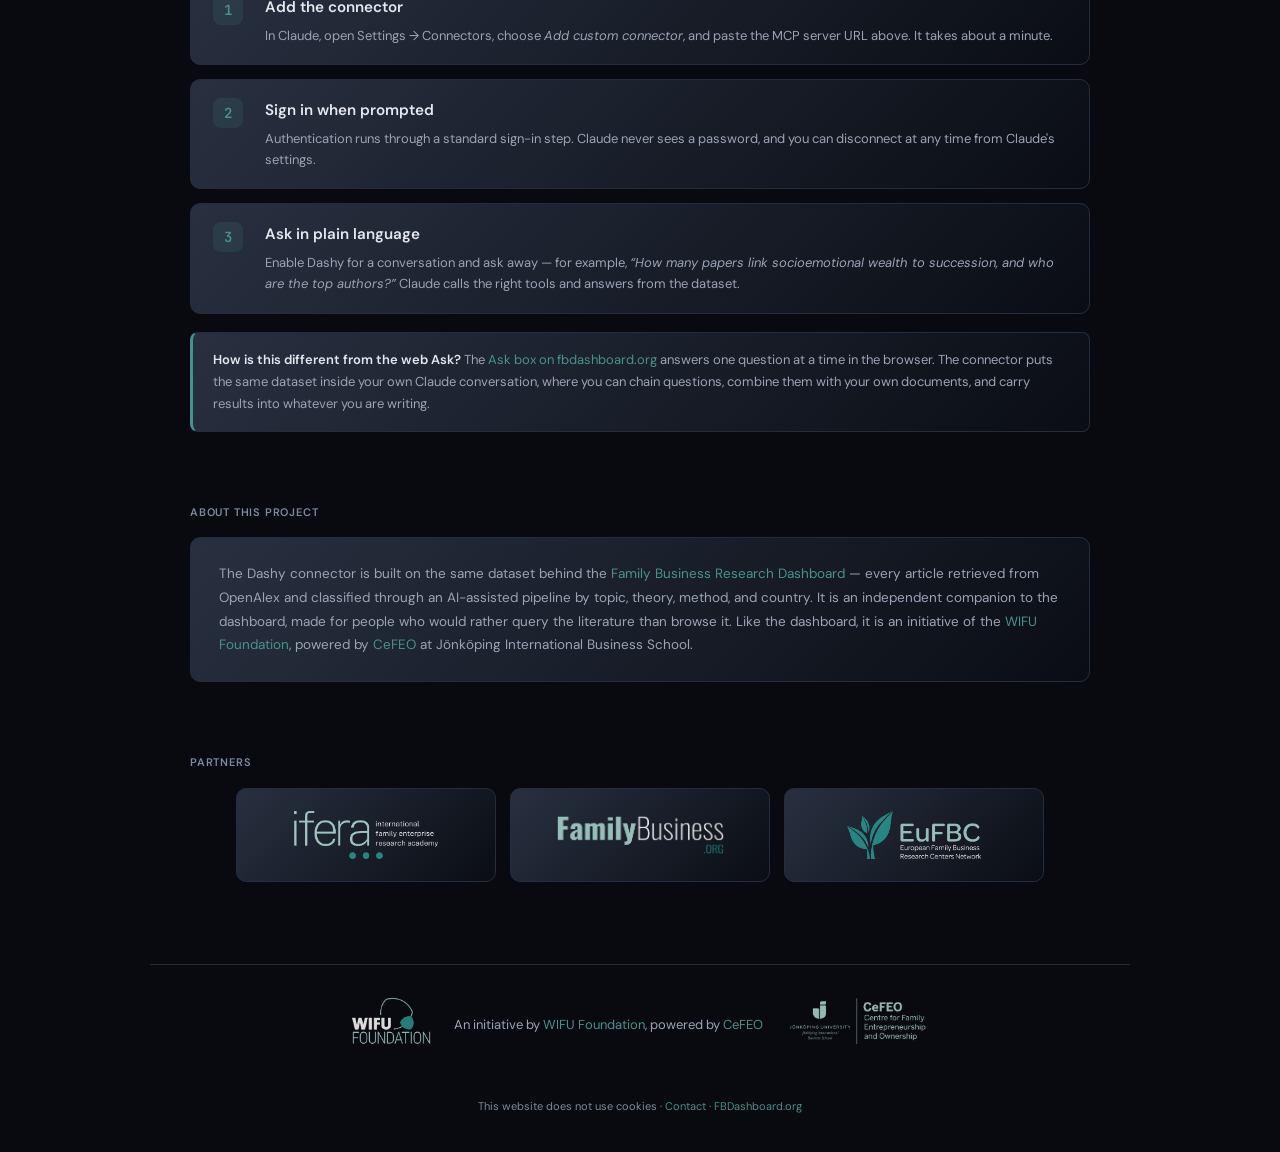
==== commit 44671afa: "Update connector URL to mcp.fbdashboard.org on landing + install pages" ====
--- a/index.html
+++ b/index.html
@@ -40,7 +40,7 @@
 
     <div class="endpoint">
       <span class="ep-label">MCP&nbsp;Server</span>
-      <code id="mcp-url">https://data.familybusiness.se/mcp</code>
+      <code id="mcp-url">https://mcp.fbdashboard.org/mcp</code>
       <button class="copy" data-copy="#mcp-url" data-label="Copy">Copy</button>
     </div>
     <p class="endpoint-note">Paste this URL into Claude → Settings → Connectors → Add custom connector.</p>
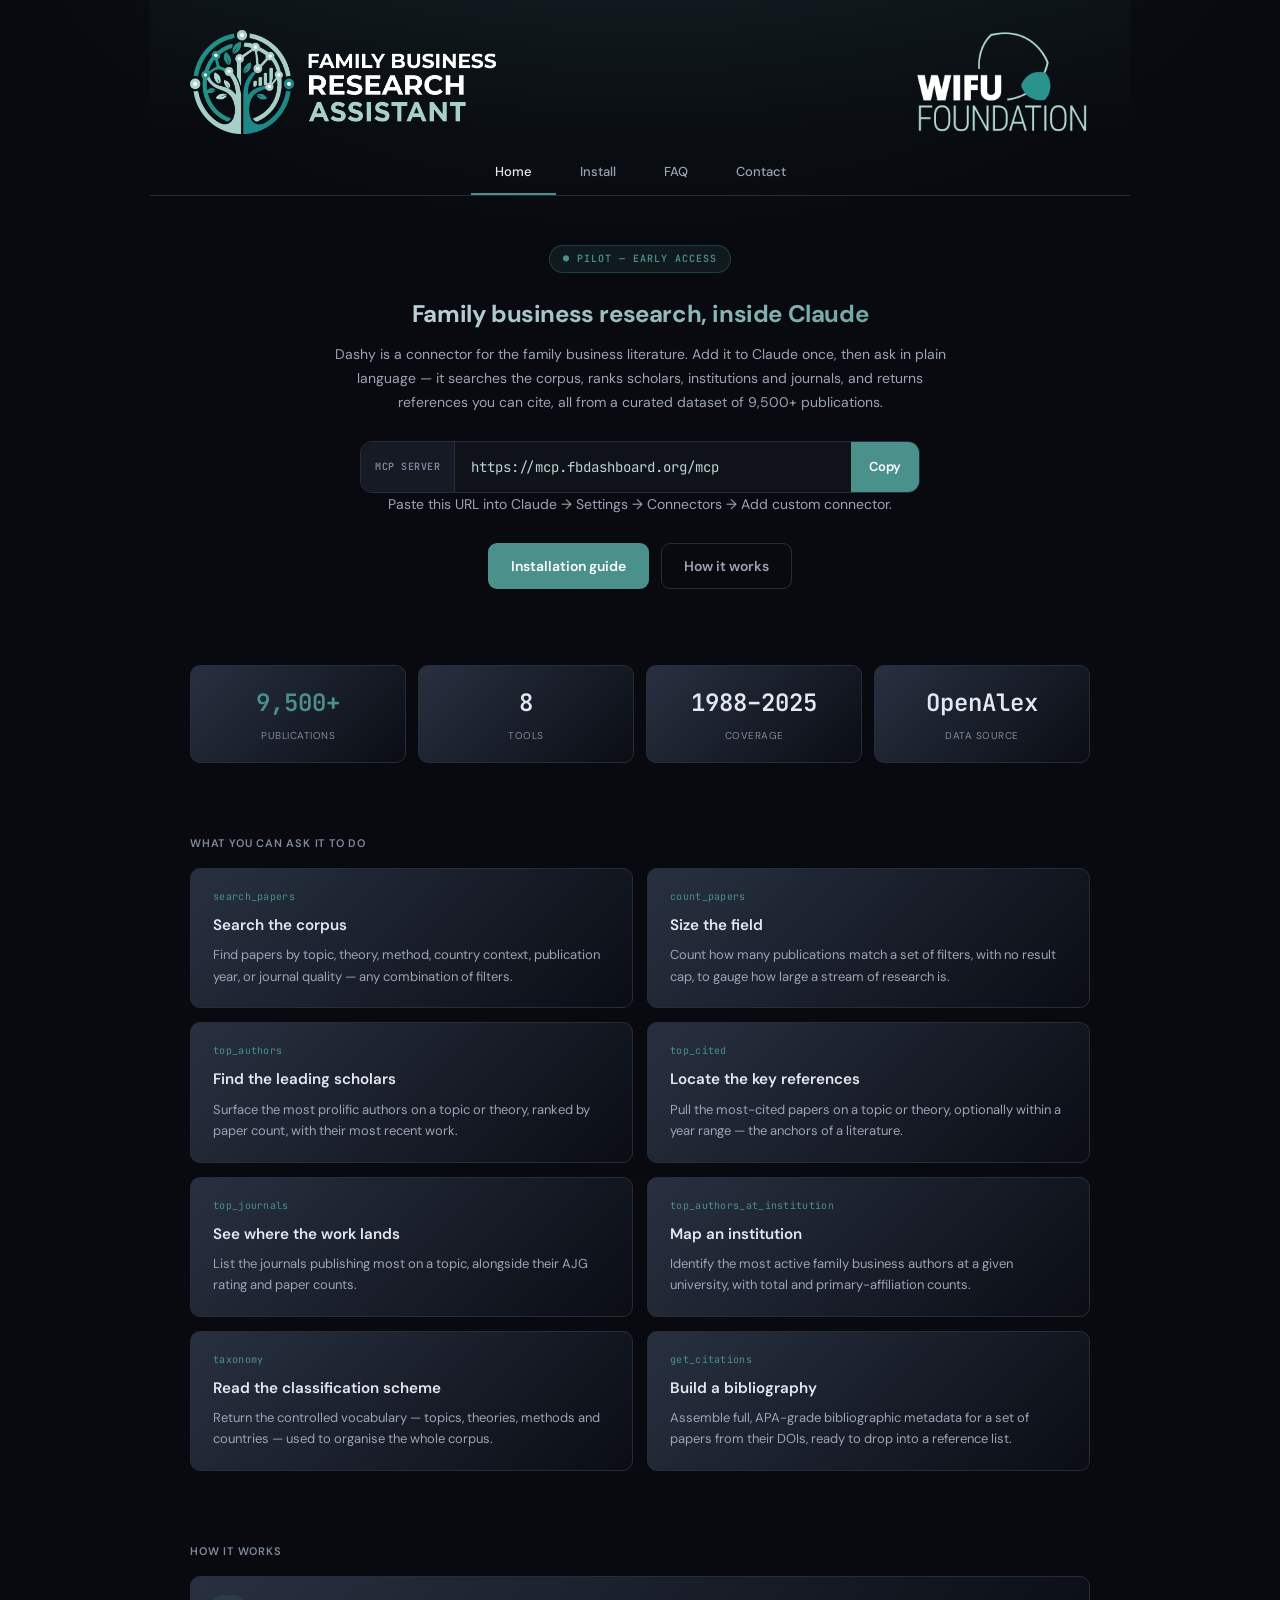
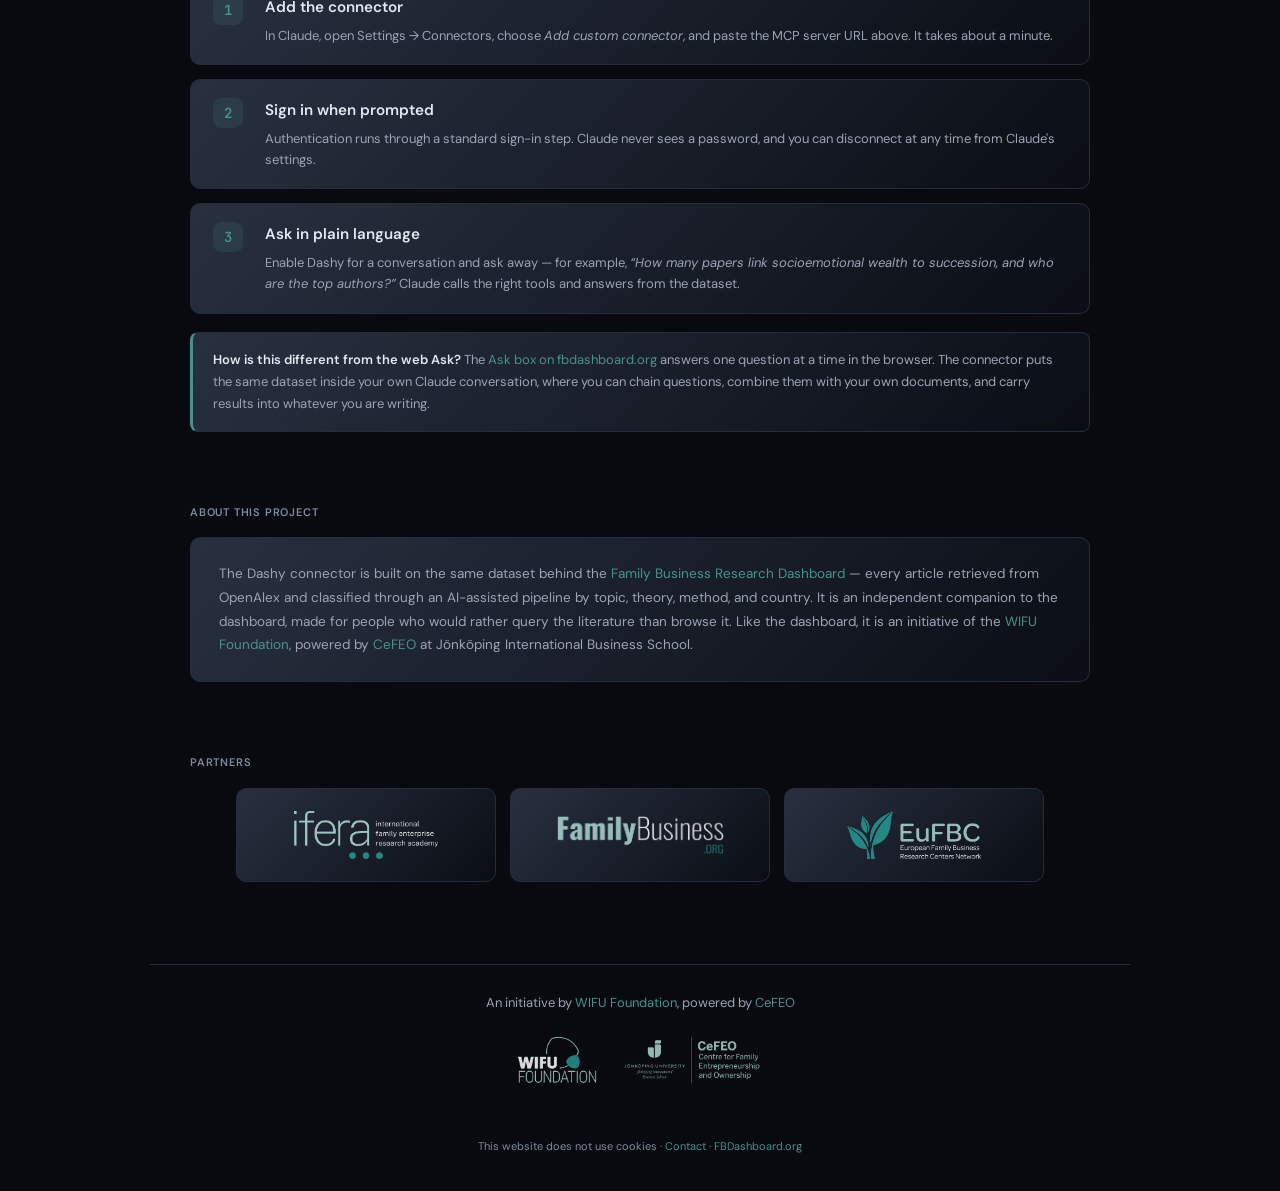
==== commit 2d8085c3: "footer: stack layout — text on top, logos centered below, across all pages" ====
--- a/index.html
+++ b/index.html
@@ -161,9 +161,11 @@
 </main>
 
 <footer class="brand-footer">
-  <a href="https://www.wifu.de/en/wifu-foundation/" aria-label="WIFU Foundation"><img src="logo2.png" alt="WIFU Foundation"></a>
   <div class="bf-text">An initiative by <a href="https://www.wifu.de/en/wifu-foundation/">WIFU Foundation</a>, powered by <a href="https://ju.se/center/cefeo">CeFEO</a></div>
-  <a href="https://ju.se/center/cefeo.html" aria-label="CeFEO — Centre for Family Entrepreneurship and Ownership"><img class="bf-cefeo" src="logo2b.png" alt="CeFEO — Centre for Family Entrepreneurship and Ownership"></a>
+  <div class="bf-logos">
+    <a href="https://www.wifu.de/en/wifu-foundation/" aria-label="WIFU Foundation"><img src="logo2.png" alt="WIFU Foundation"></a>
+    <a href="https://ju.se/center/cefeo.html" aria-label="CeFEO — Centre for Family Entrepreneurship and Ownership"><img class="bf-cefeo" src="logo2b.png" alt="CeFEO — Centre for Family Entrepreneurship and Ownership"></a>
+  </div>
 </footer>
 <div class="foot-meta">This website does not use cookies · <a href="contact.html">Contact</a> · <a href="https://fbdashboard.org" target="_blank" rel="noopener">FBDashboard.org</a></div>
 
--- a/styles.css
+++ b/styles.css
@@ -172,7 +172,8 @@
 
 /* ---------- Footer ---------- */
 .brand-footer{max-width:var(--maxw);margin:46px auto 0;padding:28px 40px;border-top:1px solid var(--bdr);
-  display:flex;align-items:center;justify-content:center;gap:22px;flex-wrap:wrap;text-align:center}
+  display:flex;flex-direction:column;align-items:center;justify-content:center;gap:20px;text-align:center}
+.brand-footer .bf-logos{display:flex;align-items:center;justify-content:center;gap:22px;flex-wrap:wrap}
 .brand-footer img{height:48px;width:auto;opacity:.85;transition:opacity .15s}
 .brand-footer .bf-cefeo{height:56px}
 .brand-footer a:hover img{opacity:1}
